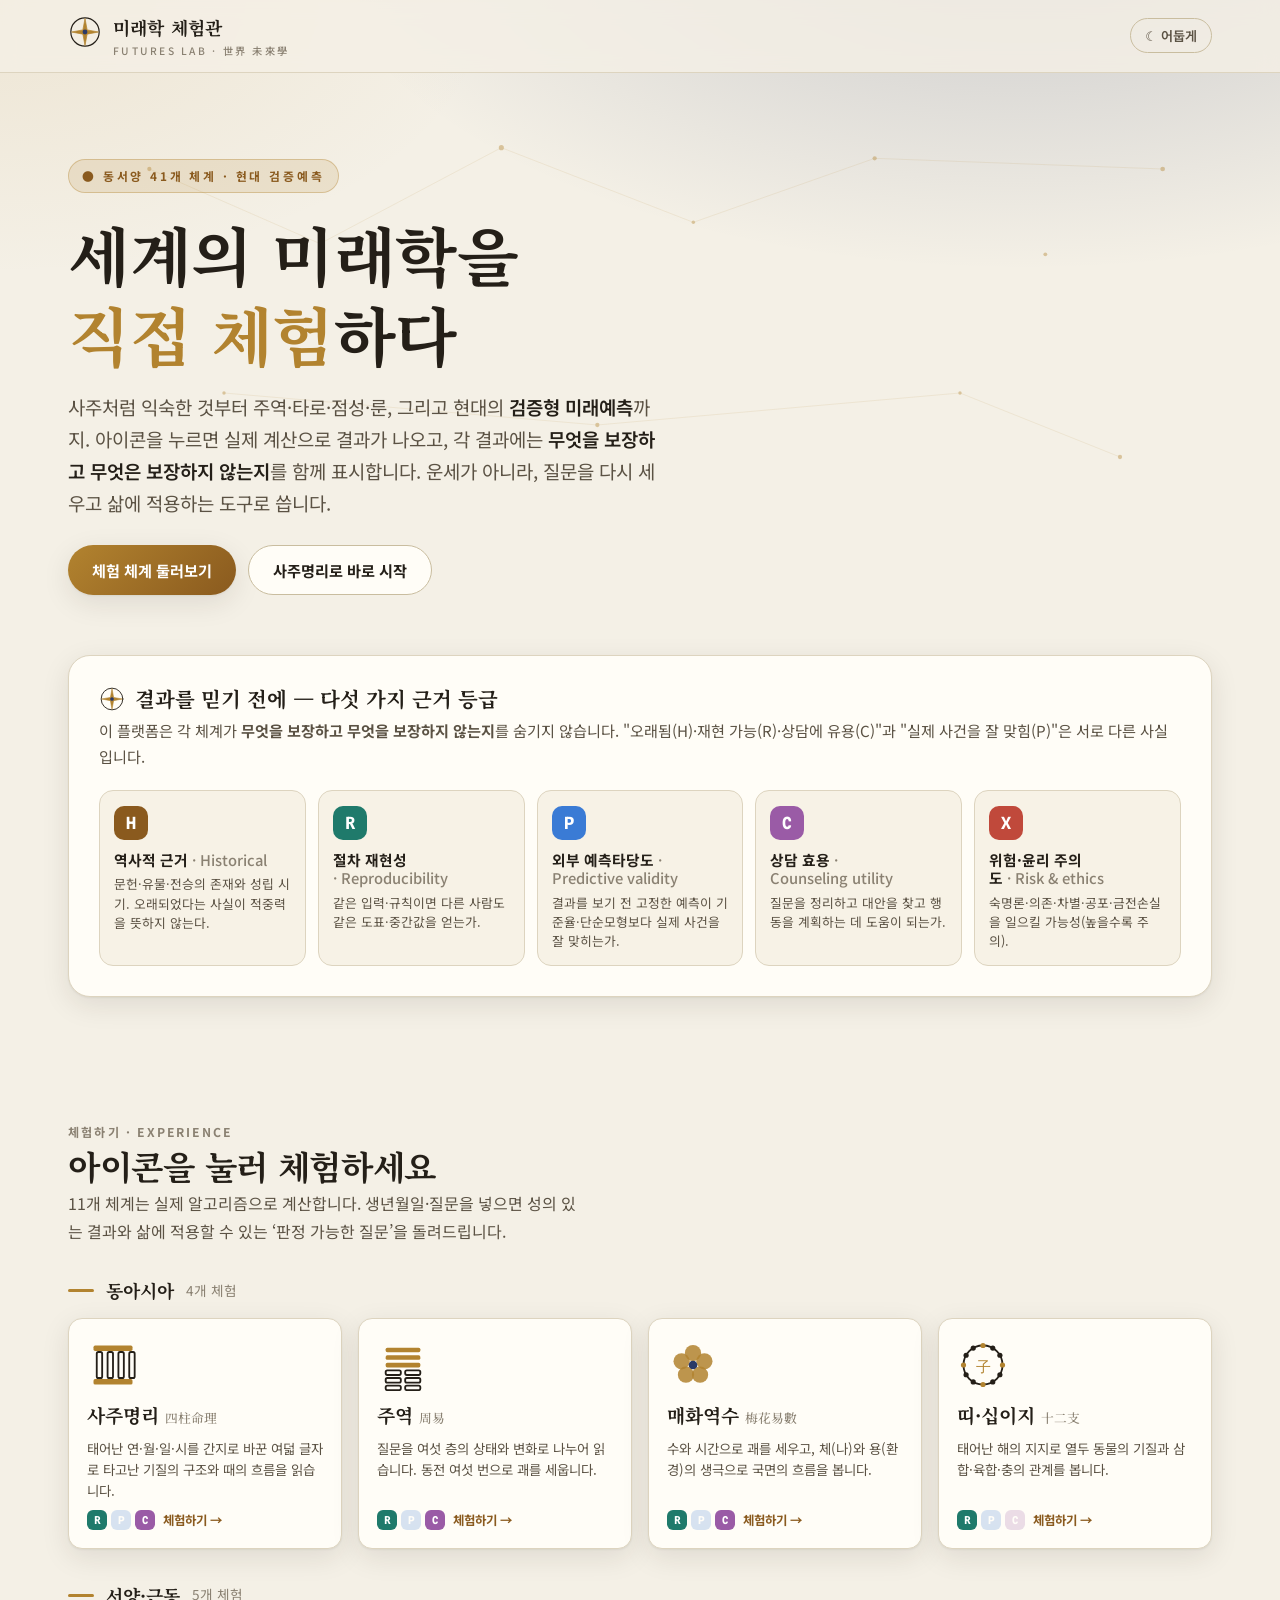
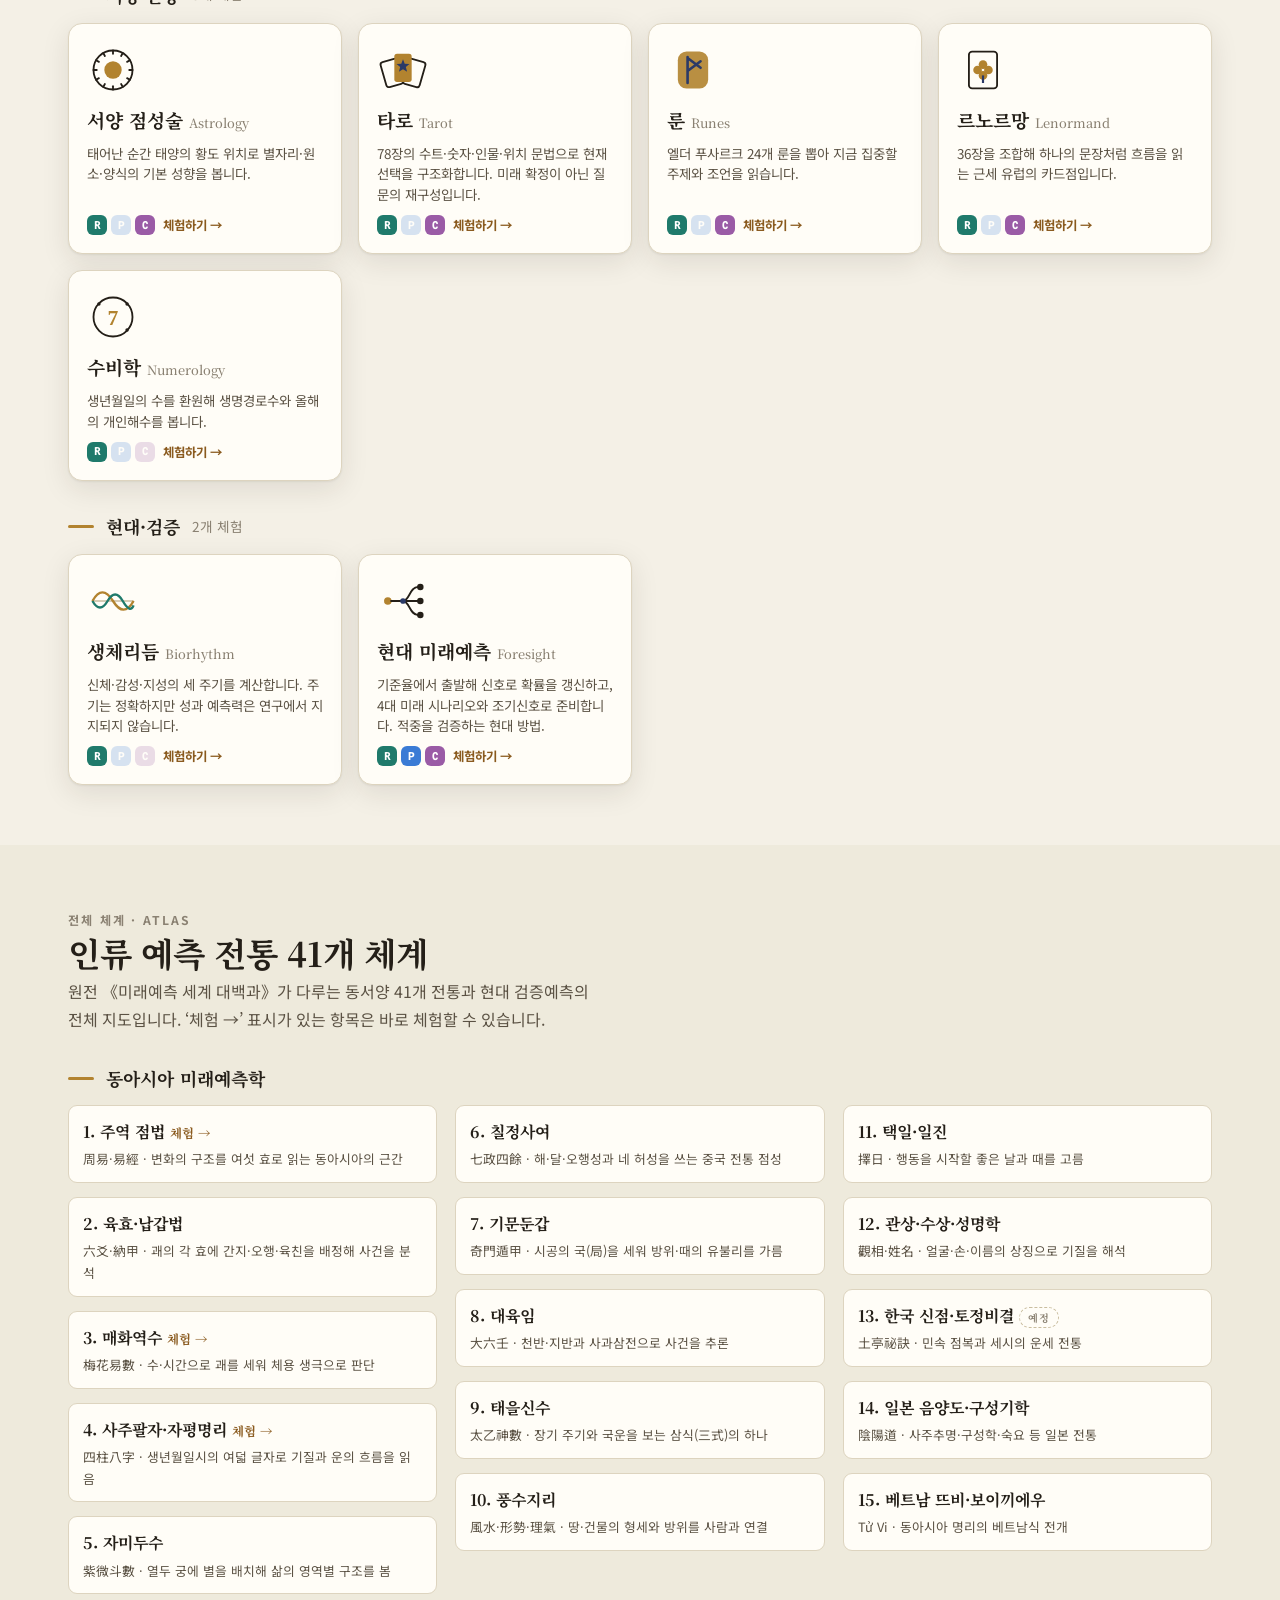
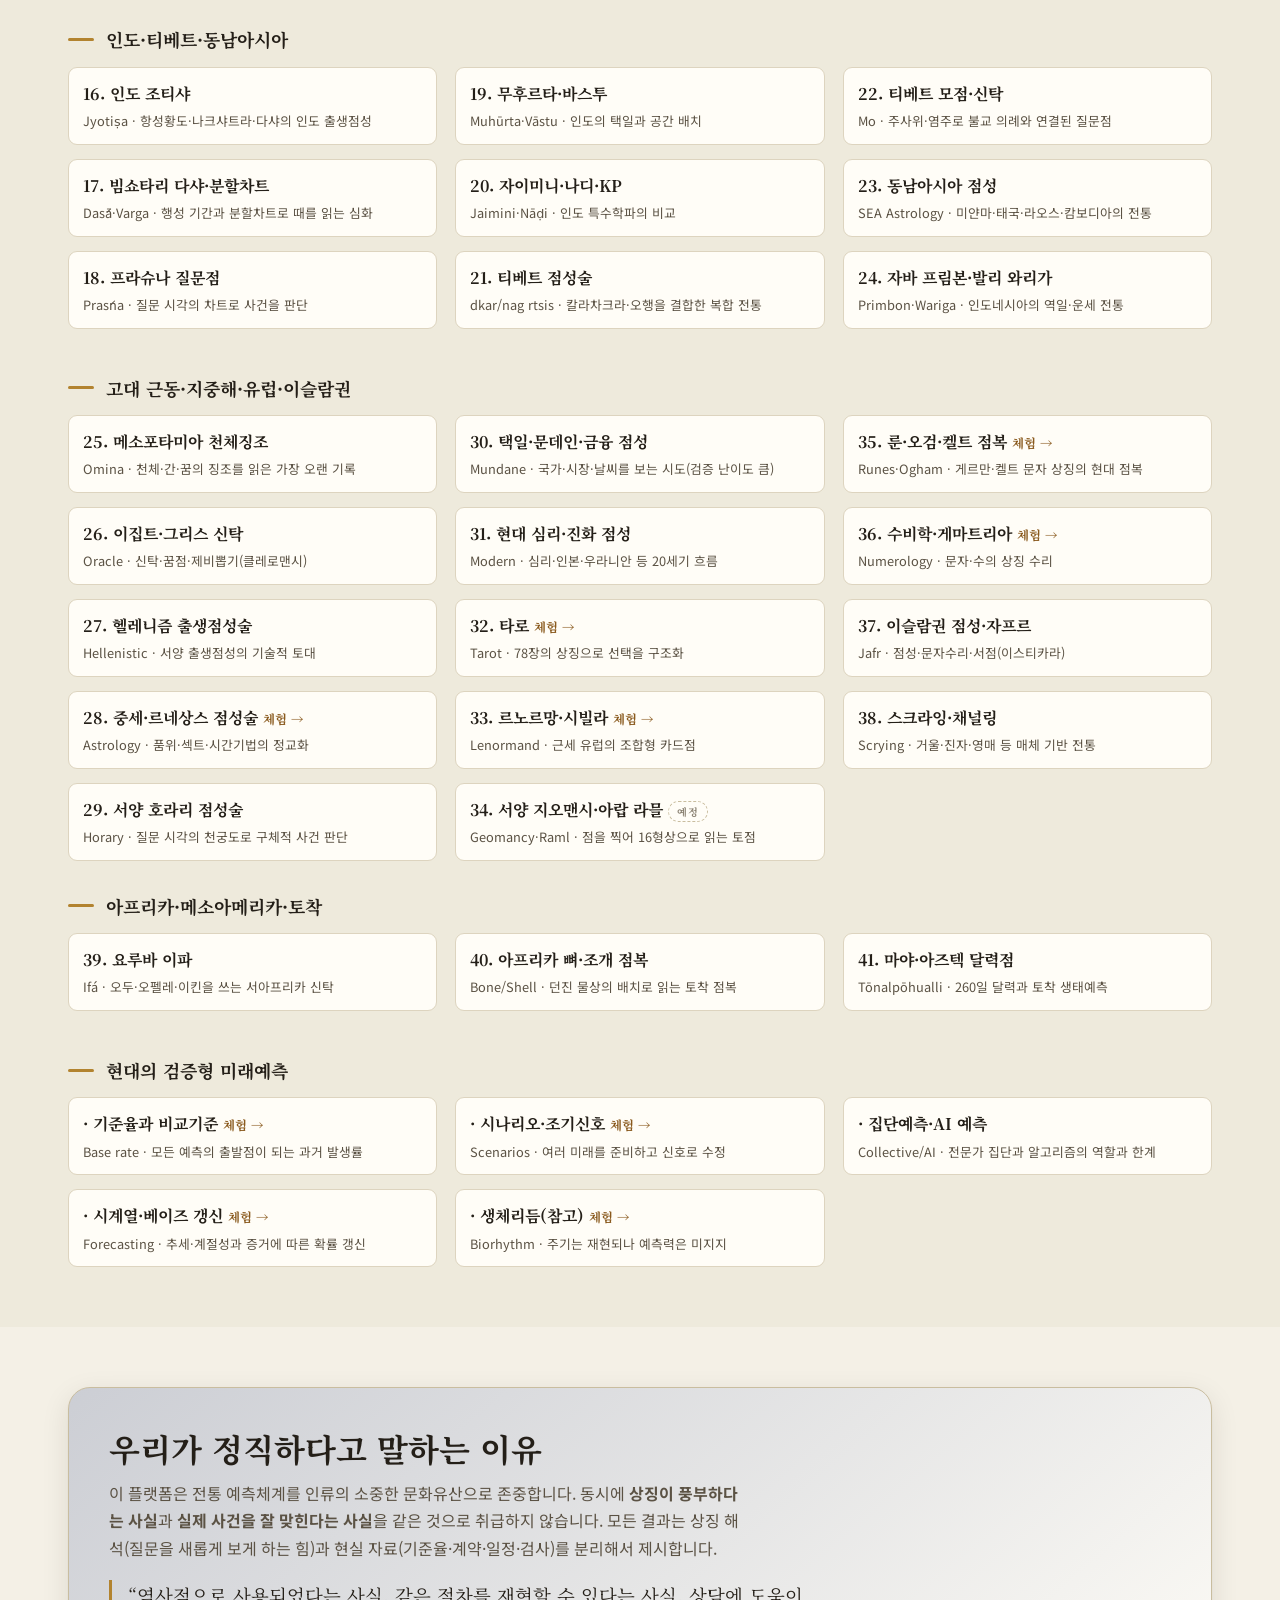
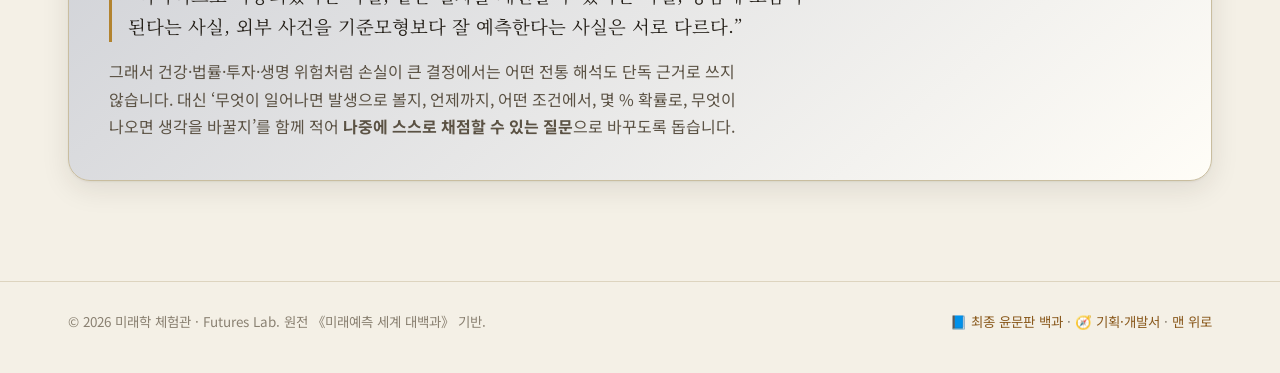
==== index.html @ f6d97a24 "미래학 체험관 플랫폼 + 최종 윤문판 백과 구축 동서양 41개 전통 예측체계와 현대 검증형 미래예측을 근거등급(H·R·P·C·X)과 함께 체험하는 정적 웹 플랫폼을 구현한다.  플" ====
<!doctype html>
<html lang="ko">
<head>
  <meta charset="utf-8">
  <meta name="viewport" content="width=device-width, initial-scale=1, viewport-fit=cover">
  <title>미래학 체험관</title>
  <meta name="description" content="동서양 41개 전통 예측체계와 현대 검증형 미래예측을, 근거등급과 함께 정직하게 체험하는 플랫폼.">
  <meta property="og:title" content="미래학 체험관 — Futures Lab">
  <meta property="og:description" content="사주·주역·타로·점성에서 현대 포사이트까지. 아이콘을 눌러 직접 체험하고, 근거등급으로 정직하게 읽습니다.">
  <meta property="og:type" content="website">
  <link rel="preconnect" href="https://fonts.googleapis.com">
  <link rel="preconnect" href="https://fonts.gstatic.com" crossorigin>
  <link rel="stylesheet" href="https://fonts.googleapis.com/css2?family=Noto+Sans+KR:wght@400;500;700;900&family=Noto+Serif+KR:wght@500;700;900&family=Spline+Sans+Mono:wght@500;700&display=swap">
  <link rel="stylesheet" href="assets/css/styles.css">
  <link rel="icon" href="data:image/svg+xml,%3Csvg xmlns='http://www.w3.org/2000/svg' viewBox='0 0 48 48'%3E%3Ccircle cx='24' cy='24' r='20' fill='%230e1222'/%3E%3Cpath d='M24 6 L27 21 L42 24 L27 27 L24 42 L21 27 L6 24 L21 21 Z' fill='%23e7b45a'/%3E%3C/svg%3E">
</head>
<body>
  <!-- 상단바 -->
  <header class="topbar">
    <div class="wrap">
      <a href="#top" class="brand" style="text-decoration:none;color:inherit">
        <span id="brand-logo"></span>
        <span>미래학 체험관<small>FUTURES LAB · 世界 未來學</small></span>
      </a>
      <span class="spacer"></span>
      <button id="theme-toggle" class="ghost-btn" type="button">☾ 어둡게</button>
    </div>
  </header>

  <!-- 히어로 -->
  <section class="hero" id="top">
    <svg class="constellation" viewBox="0 0 1200 500" preserveAspectRatio="xMidYMid slice" aria-hidden="true">
      <g fill="var(--accent)" opacity="0.8">
        <circle cx="140" cy="90" r="2"/><circle cx="300" cy="160" r="1.5"/><circle cx="470" cy="70" r="2.4"/>
        <circle cx="650" cy="140" r="1.6"/><circle cx="820" cy="80" r="2"/><circle cx="980" cy="170" r="1.8"/>
        <circle cx="1090" cy="90" r="2.2"/><circle cx="210" cy="300" r="1.6"/><circle cx="560" cy="330" r="2"/>
        <circle cx="900" cy="300" r="1.6"/><circle cx="1050" cy="360" r="2"/>
      </g>
      <g stroke="var(--accent)" stroke-width="0.6" opacity="0.35" fill="none">
        <path d="M140 90 L300 160 L470 70 L650 140 L820 80 L1090 90"/>
        <path d="M210 300 L560 330 L900 300 L1050 360"/>
      </g>
    </svg>
    <div class="wrap">
      <span class="eyebrow">● 동서양 41개 체계 · 현대 검증예측</span>
      <h1>세계의 미래학을<br><span class="hl">직접 체험</span>하다</h1>
      <p class="lede">사주처럼 익숙한 것부터 주역·타로·점성·룬, 그리고 현대의 <b>검증형 미래예측</b>까지.
        아이콘을 누르면 실제 계산으로 결과가 나오고, 각 결과에는 <b>무엇을 보장하고 무엇은 보장하지 않는지</b>를 함께 표시합니다.
        운세가 아니라, 질문을 다시 세우고 삶에 적용하는 도구로 씁니다.</p>
      <div class="hero-cta">
        <button id="cta-start" class="btn primary" type="button">체험 체계 둘러보기</button>
        <button id="cta-saju" class="btn secondary" type="button">사주명리로 바로 시작</button>
      </div>
    </div>
  </section>

  <!-- 증거등급 인포그래픽 -->
  <section class="section" style="padding-top:8px">
    <div class="wrap"><div class="evidence-legend" id="evidence-legend"></div></div>
  </section>

  <!-- 체험 그리드 -->
  <section class="section" id="experiences">
    <div class="wrap">
      <div class="section-head">
        <div>
          <span class="tag">체험하기 · Experience</span>
          <h2>아이콘을 눌러 체험하세요</h2>
          <p>11개 체계는 실제 알고리즘으로 계산합니다. 생년월일·질문을 넣으면 성의 있는 결과와 삶에 적용할 수 있는 ‘판정 가능한 질문’을 돌려드립니다.</p>
        </div>
      </div>
      <div id="experience-grid"></div>
    </div>
  </section>

  <!-- 전체 41 도감 -->
  <section class="section" id="atlas-section" style="background:color-mix(in srgb,var(--bg-2) 60%, transparent)">
    <div class="wrap">
      <div class="section-head">
        <div>
          <span class="tag">전체 체계 · Atlas</span>
          <h2>인류 예측 전통 41개 체계</h2>
          <p>원전 《미래예측 세계 대백과》가 다루는 동서양 41개 전통과 현대 검증예측의 전체 지도입니다. ‘체험 →’ 표시가 있는 항목은 바로 체험할 수 있습니다.</p>
        </div>
      </div>
      <div id="atlas"></div>
    </div>
  </section>

  <!-- 매니페스토 -->
  <section class="section">
    <div class="wrap">
      <div class="manifesto">
        <h2>우리가 정직하다고 말하는 이유</h2>
        <p>이 플랫폼은 전통 예측체계를 인류의 소중한 문화유산으로 존중합니다. 동시에 <b>상징이 풍부하다는 사실</b>과 <b>실제 사건을 잘 맞힌다는 사실</b>을 같은 것으로 취급하지 않습니다. 모든 결과는 상징 해석(질문을 새롭게 보게 하는 힘)과 현실 자료(기준율·계약·일정·검사)를 분리해서 제시합니다.</p>
        <p class="quote">“역사적으로 사용되었다는 사실, 같은 절차를 재현할 수 있다는 사실, 상담에 도움이 된다는 사실, 외부 사건을 기준모형보다 잘 예측한다는 사실은 서로 다르다.”</p>
        <p style="margin-top:16px">그래서 건강·법률·투자·생명 위험처럼 손실이 큰 결정에서는 어떤 전통 해석도 단독 근거로 쓰지 않습니다. 대신 ‘무엇이 일어나면 발생으로 볼지, 언제까지, 어떤 조건에서, 몇 % 확률로, 무엇이 나오면 생각을 바꿀지’를 함께 적어 <b>나중에 스스로 채점할 수 있는 질문</b>으로 바꾸도록 돕습니다.</p>
      </div>
    </div>
  </section>

  <footer>
    <div class="wrap">
      <div>© 2026 미래학 체험관 · Futures Lab. 원전 《미래예측 세계 대백과》 기반.</div>
      <div>
        <a href="docs/final-encyclopedia.html">📘 최종 윤문판 백과</a> ·
        <a href="docs/plan.html">🧭 기획·개발서</a> ·
        <a href="#top">맨 위로</a>
      </div>
    </div>
  </footer>

  <!-- 체험 모달 -->
  <div class="modal" id="modal" hidden><div class="panel" id="panel" role="dialog" aria-modal="true"></div></div>
  <div class="toast" id="toast"></div>

  <!-- 엔진 (의존성 순서) -->
  <script src="assets/js/engines/astro.js"></script>
  <script src="assets/js/data/hexagrams.js"></script>
  <script src="assets/js/engines/saju.js"></script>
  <script src="assets/js/engines/iching.js"></script>
  <script src="assets/js/engines/plum.js"></script>
  <script src="assets/js/engines/western.js"></script>
  <script src="assets/js/engines/numerology.js"></script>
  <script src="assets/js/engines/biorhythm.js"></script>
  <script src="assets/js/engines/zodiac.js"></script>
  <script src="assets/js/engines/foresight.js"></script>
  <script src="assets/js/engines/cards.js"></script>
  <script src="assets/js/data/tarot-data.js"></script>
  <script src="assets/js/data/runes-data.js"></script>
  <script src="assets/js/data/lenormand-data.js"></script>
  <script src="assets/js/icons.js"></script>
  <script src="assets/js/evidence.js"></script>
  <script src="assets/js/systems.js"></script>
  <script src="assets/js/readings.js"></script>
  <script src="assets/js/app.js"></script>
</body>
</html>
---- assets/css/styles.css ----
/* =====================================================================
   미래학 체험관 — Futures Lab 디자인 시스템
   레이아웃: 밤하늘 배경 위 '증거등급'을 축으로 한 체계 그리드 + 전면 체험 패널
   색: 자정 인디고 바탕 / 호박색(동양·별) 강조 / 청록(현대·과학) 보조 / 오행 5색
   타이포: Noto Serif KR(제목) · Noto Sans KR(본문) · 데이터용 모노
   ===================================================================== */

/* 라이트(기본) 팔레트 */
:root {
  --bg: #f4f0e6;            /* 양피지 아이보리 */
  --bg-2: #ece6d6;
  --surface: #fffdf7;
  --surface-2: #f7f2e6;
  --ink: #241f18;          /* 먹색 */
  --ink-soft: #5b5244;
  --ink-faint: #8a8172;
  --line: #ddd4bf;
  --line-strong: #c9bd9f;
  --accent: #b2832f;       /* 호박·금 */
  --accent-2: #8a5a1e;
  --cosmos: #2b3a67;       /* 밤하늘 남색 */
  --modern: #1f7a6b;       /* 현대·과학 청록 */
  --shadow: 0 1px 2px rgba(36,31,24,.06), 0 8px 28px rgba(36,31,24,.10);
  --shadow-lg: 0 20px 60px rgba(36,31,24,.22);
  /* 오행 */
  --e-wood: #2e9e5b; --e-fire: #e0564b; --e-earth: #caa23b; --e-metal: #8b94a0; --e-water: #3a7bd5;
  /* 의미색(강조와 분리) */
  --good: #2e8b57; --warn: #c9821f; --bad: #c0493b;
  /* 증거등급 */
  --grade-h: #8a5a1e; --grade-r: #1f7a6b; --grade-p: #3a7bd5; --grade-c: #9a5ba6; --grade-x: #c0493b;
  --radius: 14px; --radius-sm: 9px; --radius-lg: 22px;
  --maxw: 1180px;
  --serif: "Noto Serif KR", "Nanum Myeongjo", Georgia, serif;
  --sans: "Noto Sans KR", system-ui, -apple-system, "Segoe UI", sans-serif;
  --mono: "Spline Sans Mono", ui-monospace, "SFMono-Regular", Menlo, monospace;
  color-scheme: light;
}
@media (prefers-color-scheme: dark) {
  :root:not([data-theme="light"]) {
    --bg: #0e1222; --bg-2: #0a0d1a; --surface: #171c30; --surface-2: #1f2540;
    --ink: #eef1f7; --ink-soft: #b9c0d4; --ink-faint: #828bab; --line: #2a3150; --line-strong: #3b4468;
    --accent: #e7b45a; --accent-2: #f0c877; --cosmos: #8aa0e0; --modern: #4fd1b5;
    --shadow: 0 1px 2px rgba(0,0,0,.4), 0 10px 34px rgba(0,0,0,.5);
    --shadow-lg: 0 24px 70px rgba(0,0,0,.6);
    --e-wood: #4bc47e; --e-fire: #ff7b6e; --e-earth: #e6c45f; --e-metal: #b7c0cf; --e-water: #68a6ff;
    --good: #58c98a; --warn: #e6b45a; --bad: #ff7d6e;
    --grade-h: #e7b45a; --grade-r: #4fd1b5; --grade-p: #68a6ff; --grade-c: #cf92da; --grade-x: #ff7d6e;
    color-scheme: dark;
  }
}
:root[data-theme="dark"] {
  --bg: #0e1222; --bg-2: #0a0d1a; --surface: #171c30; --surface-2: #1f2540;
  --ink: #eef1f7; --ink-soft: #b9c0d4; --ink-faint: #828bab; --line: #2a3150; --line-strong: #3b4468;
  --accent: #e7b45a; --accent-2: #f0c877; --cosmos: #8aa0e0; --modern: #4fd1b5;
  --shadow: 0 1px 2px rgba(0,0,0,.4), 0 10px 34px rgba(0,0,0,.5);
  --shadow-lg: 0 24px 70px rgba(0,0,0,.6);
  --e-wood: #4bc47e; --e-fire: #ff7b6e; --e-earth: #e6c45f; --e-metal: #b7c0cf; --e-water: #68a6ff;
  --good: #58c98a; --warn: #e6b45a; --bad: #ff7d6e;
  --grade-h: #e7b45a; --grade-r: #4fd1b5; --grade-p: #68a6ff; --grade-c: #cf92da; --grade-x: #ff7d6e;
  color-scheme: dark;
}

* { box-sizing: border-box; }
html { -webkit-text-size-adjust: 100%; }
body {
  margin: 0; background: var(--bg); color: var(--ink);
  font-family: var(--sans); font-size: 16px; line-height: 1.7;
  -webkit-font-smoothing: antialiased; text-rendering: optimizeLegibility;
  background-image:
    radial-gradient(1200px 600px at 80% -10%, color-mix(in srgb, var(--cosmos) 22%, transparent), transparent 60%),
    radial-gradient(900px 500px at 0% 0%, color-mix(in srgb, var(--accent) 10%, transparent), transparent 55%);
  background-attachment: fixed;
}
img { max-width: 100%; }
[hidden] { display: none !important; }
h1, h2, h3, h4 { font-family: var(--serif); font-weight: 700; line-height: 1.25; text-wrap: balance; margin: 0; }
p { margin: 0; }
a { color: inherit; }
button { font-family: inherit; cursor: pointer; }
.tnum { font-variant-numeric: tabular-nums; }

.wrap { width: 100%; max-width: var(--maxw); margin-inline: auto;
  padding-inline: max(18px, env(safe-area-inset-left, 0px)) ; padding-right: max(18px, env(safe-area-inset-right, 0px)); }

/* ---------- 상단 바 ---------- */
.topbar { position: sticky; top: env(safe-area-inset-top, 0px); z-index: 30;
  backdrop-filter: blur(10px); background: color-mix(in srgb, var(--bg) 82%, transparent);
  border-bottom: 1px solid var(--line); }
body::before { content: ""; position: fixed; inset: 0 0 auto; height: env(safe-area-inset-top, 0px);
  z-index: 31; background: var(--bg); }
.topbar .wrap { display: flex; align-items: center; gap: 14px; padding-block: 12px; }
.brand { display: flex; align-items: center; gap: 11px; font-family: var(--serif); font-weight: 700; font-size: 1.12rem; letter-spacing: .2px; }
.brand .logo { width: 34px; height: 34px; flex: none; }
.brand small { display: block; font-family: var(--sans); font-weight: 500; font-size: .64rem; letter-spacing: .22em; color: var(--ink-faint); text-transform: uppercase; }
.topbar .spacer { flex: 1; }
.ghost-btn { background: transparent; border: 1px solid var(--line-strong); color: var(--ink-soft);
  border-radius: 999px; padding: 7px 14px; font-size: .82rem; font-weight: 600; transition: .18s; }
.ghost-btn:hover { color: var(--ink); border-color: var(--accent); }

/* ---------- 히어로 ---------- */
.hero { position: relative; overflow: hidden; }
.hero .wrap { padding-block: clamp(42px, 8vw, 86px) clamp(26px, 4vw, 44px); }
.hero .eyebrow { display: inline-flex; align-items: center; gap: 9px; font-size: .74rem; font-weight: 700;
  letter-spacing: .24em; text-transform: uppercase; color: var(--accent-2);
  background: color-mix(in srgb, var(--accent) 14%, transparent); border: 1px solid color-mix(in srgb, var(--accent) 36%, transparent);
  padding: 6px 13px; border-radius: 999px; }
.hero h1 { font-size: clamp(2.1rem, 6vw, 4rem); margin-top: 20px; letter-spacing: -.5px; }
.hero h1 .hl { color: var(--accent); }
.hero .lede { margin-top: 18px; max-width: 60ch; color: var(--ink-soft); font-size: clamp(1rem, 2.4vw, 1.18rem); }
.hero .lede b { color: var(--ink); font-weight: 600; }
.hero-cta { margin-top: 26px; display: flex; gap: 12px; flex-wrap: wrap; }
.btn { border: none; border-radius: 999px; padding: 13px 24px; font-size: .95rem; font-weight: 700; transition: .18s; }
.btn.primary { background: linear-gradient(135deg, var(--accent), var(--accent-2)); color: #fff; box-shadow: var(--shadow); }
.btn.primary:hover { transform: translateY(-2px); box-shadow: var(--shadow-lg); }
.btn.secondary { background: var(--surface); color: var(--ink); border: 1px solid var(--line-strong); }
.btn.secondary:hover { border-color: var(--accent); }
.constellation { position: absolute; inset: 0; pointer-events: none; opacity: .5; z-index: -1; }

/* ---------- 증거등급 인포그래픽 ---------- */
.evidence-legend { background: var(--surface); border: 1px solid var(--line); border-radius: var(--radius-lg);
  padding: clamp(20px, 3vw, 30px); box-shadow: var(--shadow); margin-top: 8px; }
.evidence-legend h2 { font-size: 1.28rem; display: flex; align-items: center; gap: 10px; }
.evidence-legend .sub { color: var(--ink-soft); margin-top: 6px; font-size: .95rem; }
.grade-row { display: grid; grid-template-columns: repeat(5, 1fr); gap: 12px; margin-top: 20px; }
.grade-card { border: 1px solid var(--line); border-radius: var(--radius); padding: 15px 14px; background: var(--surface-2); min-width: 0; }
.grade-badge { display: inline-flex; align-items: center; justify-content: center; width: 34px; height: 34px; border-radius: 10px;
  font-family: var(--mono); font-weight: 700; font-size: 1.05rem; color: #fff; }
.g-H { background: var(--grade-h); } .g-R { background: var(--grade-r); } .g-P { background: var(--grade-p); }
.g-C { background: var(--grade-c); } .g-X { background: var(--grade-x); }
.grade-card h3 { font-family: var(--sans); font-size: .92rem; margin-top: 11px; }
.grade-card p { font-size: .8rem; color: var(--ink-soft); margin-top: 5px; line-height: 1.5; }

/* ---------- 섹션 ---------- */
.section { padding-block: clamp(34px, 6vw, 60px); }
.section-head { display: flex; align-items: flex-end; justify-content: space-between; gap: 16px; flex-wrap: wrap; margin-bottom: 22px; }
.section-head h2 { font-size: clamp(1.5rem, 3.4vw, 2.1rem); letter-spacing: -.3px; }
.section-head .tag { font-size: .76rem; font-weight: 700; letter-spacing: .18em; text-transform: uppercase; color: var(--ink-faint); }
.section-head p { color: var(--ink-soft); margin-top: 4px; max-width: 58ch; }

.cat-label { display: flex; align-items: center; gap: 12px; margin: 34px 0 16px; }
.cat-label .bar { width: 26px; height: 3px; border-radius: 3px; background: var(--accent); }
.cat-label h3 { font-size: 1.12rem; }
.cat-label .mut { color: var(--ink-faint); font-size: .85rem; }

/* ---------- 체계 그리드 ---------- */
.grid { display: grid; grid-template-columns: repeat(auto-fill, minmax(236px, 1fr)); gap: 16px; }
.sys-card { position: relative; text-align: left; background: var(--surface); border: 1px solid var(--line);
  border-radius: var(--radius); padding: 20px 18px 18px; box-shadow: var(--shadow); transition: .2s; overflow: hidden;
  display: flex; flex-direction: column; gap: 10px; min-height: 184px; color: inherit; width: 100%; }
.sys-card::after { content: ""; position: absolute; inset: 0 0 auto 0; height: 3px; background: var(--accent); opacity: .0; transition: .2s; }
.sys-card.live:hover { transform: translateY(-4px); border-color: color-mix(in srgb, var(--accent) 55%, var(--line)); box-shadow: var(--shadow-lg); }
.sys-card.live:hover::after { opacity: 1; }
.sys-card .ico { width: 52px; height: 52px; }
.sys-card .nm { font-family: var(--serif); font-weight: 700; font-size: 1.18rem; }
.sys-card .nm .han { color: var(--ink-faint); font-size: .8rem; font-weight: 500; margin-left: 6px; }
.sys-card .desc { font-size: .84rem; color: var(--ink-soft); line-height: 1.55; flex: 1; }
.sys-card .foot { display: flex; align-items: center; justify-content: space-between; gap: 8px; margin-top: auto; }
.mini-grades { display: flex; gap: 4px; }
.mini-grade { width: 20px; height: 20px; border-radius: 6px; font-family: var(--mono); font-size: .68rem; font-weight: 700;
  display: inline-flex; align-items: center; justify-content: center; color: #fff; }
.mini-grade.dim { opacity: .2; }
.go { font-size: .78rem; font-weight: 700; color: var(--accent-2); display: inline-flex; align-items: center; gap: 4px; }
.sys-card.soon { opacity: .9; }
.sys-card.soon .go { color: var(--ink-faint); }
.chip-soon { font-size: .64rem; font-weight: 700; letter-spacing: .1em; text-transform: uppercase; color: var(--ink-faint);
  border: 1px dashed var(--line-strong); border-radius: 999px; padding: 2px 8px; }

/* ---------- 모달 / 체험 패널 ---------- */
.modal { position: fixed; inset: 0; z-index: 60; display: flex; align-items: flex-start; justify-content: center;
  padding: max(16px, env(safe-area-inset-top,0px)) max(14px, env(safe-area-inset-right,0px)) 40px max(14px, env(safe-area-inset-left,0px));
  overflow-y: auto; background: color-mix(in srgb, #05060c 62%, transparent); backdrop-filter: blur(4px); }
.modal[hidden] { display: none; }
.panel { width: 100%; max-width: 760px; background: var(--bg); border: 1px solid var(--line-strong); border-radius: var(--radius-lg);
  box-shadow: var(--shadow-lg); margin-top: 18px; overflow: hidden; animation: rise .28s cubic-bezier(.2,.7,.2,1); }
@keyframes rise { from { opacity: 0; transform: translateY(18px); } to { opacity: 1; transform: none; } }
@media (prefers-reduced-motion: reduce){ .panel{ animation: none; } }
.panel-head { position: relative; padding: 22px clamp(18px,3vw,28px); border-bottom: 1px solid var(--line);
  background: linear-gradient(180deg, color-mix(in srgb, var(--cosmos) 16%, var(--surface)), var(--surface)); }
.panel-head .row { display: flex; gap: 14px; align-items: center; }
.panel-head .ico { width: 48px; height: 48px; flex: none; }
.panel-head h2 { font-size: 1.5rem; }
.panel-head .han { color: var(--ink-faint); font-size: .86rem; font-weight: 500; }
.panel-head .blurb { color: var(--ink-soft); font-size: .9rem; margin-top: 10px; }
.x-btn { position: absolute; top: 14px; right: 14px; width: 36px; height: 36px; border-radius: 50%; border: 1px solid var(--line-strong);
  background: var(--surface); color: var(--ink-soft); font-size: 1.1rem; line-height: 1; display: grid; place-items: center; }
.x-btn:hover { color: var(--ink); border-color: var(--bad); }
.panel-body { padding: clamp(18px,3vw,28px); }

.badges { display: flex; flex-wrap: wrap; gap: 7px; margin-top: 14px; }
.ebadge { display: inline-flex; align-items: center; gap: 6px; font-size: .72rem; font-weight: 700; border-radius: 999px;
  padding: 4px 10px 4px 5px; border: 1px solid var(--line); background: var(--surface); color: var(--ink-soft); }
.ebadge i { width: 18px; height: 18px; border-radius: 5px; color: #fff; font-family: var(--mono); font-style: normal;
  display: inline-flex; align-items: center; justify-content: center; font-size: .66rem; }
.ebadge.on { color: var(--ink); }
.ebadge.off { opacity: .45; }

/* 입력 폼 */
.form { display: grid; gap: 16px; }
.field { display: grid; gap: 6px; }
.field > label { font-size: .82rem; font-weight: 700; color: var(--ink-soft); }
.field .hint { font-size: .74rem; color: var(--ink-faint); }
.field input, .field select, .field textarea { font: inherit; padding: 11px 13px; border-radius: var(--radius-sm);
  border: 1px solid var(--line-strong); background: var(--surface); color: var(--ink); width: 100%; }
.field input:focus, .field select:focus, .field textarea:focus { outline: 2px solid var(--accent); outline-offset: 1px; border-color: var(--accent); }
.row-3 { display: grid; grid-template-columns: repeat(3, 1fr); gap: 10px; }
.row-2 { display: grid; grid-template-columns: repeat(2, 1fr); gap: 10px; }
.seg { display: flex; gap: 6px; flex-wrap: wrap; }
.seg button { border: 1px solid var(--line-strong); background: var(--surface); color: var(--ink-soft); border-radius: 999px;
  padding: 8px 15px; font-size: .84rem; font-weight: 600; }
.seg button[aria-pressed="true"] { background: var(--accent); color: #fff; border-color: var(--accent); }
.run-btn { width: 100%; margin-top: 4px; }

/* ---------- 결과 카드 ---------- */
.result { display: grid; gap: 18px; }
.result .headline { background: linear-gradient(135deg, color-mix(in srgb,var(--cosmos) 22%, var(--surface)), var(--surface));
  border: 1px solid var(--line-strong); border-radius: var(--radius); padding: 20px; }
.result .headline .big { font-family: var(--serif); font-size: clamp(1.5rem,4vw,2rem); font-weight: 700; }
.result .headline .sub { color: var(--ink-soft); margin-top: 6px; }
.block { border: 1px solid var(--line); border-radius: var(--radius); background: var(--surface); padding: 18px; }
.block > h4 { font-family: var(--sans); font-size: .78rem; font-weight: 800; letter-spacing: .12em; text-transform: uppercase;
  color: var(--accent-2); margin-bottom: 12px; display: flex; align-items: center; gap: 8px; }
.block p + p { margin-top: 9px; }
.block .muted { color: var(--ink-soft); }

/* 사주 명식표 */
.mingsik { display: grid; grid-template-columns: 70px repeat(4,1fr); gap: 0; border: 1px solid var(--line-strong); border-radius: var(--radius); overflow: hidden; font-size: .9rem; }
.mingsik > div { padding: 9px 8px; text-align: center; border-right: 1px solid var(--line); border-bottom: 1px solid var(--line); min-width: 0; }
.mingsik .rh { background: var(--surface-2); font-weight: 700; color: var(--ink-soft); font-size: .76rem; }
.mingsik .gz { font-family: var(--serif); font-size: 1.5rem; font-weight: 700; line-height: 1.2; }
.mingsik .ko { font-size: .68rem; color: var(--ink-faint); }
.gz.wood { color: var(--e-wood); } .gz.fire { color: var(--e-fire); } .gz.earth { color: var(--e-earth); }
.gz.metal { color: var(--e-metal); } .gz.water { color: var(--e-water); }
.pill { display: inline-block; font-size: .72rem; font-weight: 700; padding: 2px 8px; border-radius: 999px;
  background: color-mix(in srgb, var(--accent) 16%, transparent); color: var(--accent-2); }

/* 막대(오행/바이오리듬) */
.bars { display: grid; gap: 9px; }
.bar-row { display: grid; grid-template-columns: 58px 1fr 46px; align-items: center; gap: 10px; }
.bar-row .lab { font-size: .82rem; font-weight: 700; }
.bar-track { height: 12px; border-radius: 999px; background: var(--surface-2); overflow: hidden; border: 1px solid var(--line); }
.bar-fill { height: 100%; border-radius: 999px; }
.bar-row .val { font-size: .8rem; text-align: right; color: var(--ink-soft); font-variant-numeric: tabular-nums; }

/* 괘/카드 비주얼 */
.hexline { display: grid; gap: 5px; justify-items: center; }
.hexline .ln { width: 86px; height: 11px; display: flex; gap: 10px; }
.hexline .ln span { flex: 1; background: var(--ink); border-radius: 2px; }
.hexline .ln.yin span.mid { background: transparent; }
.hexline .ln.moving { position: relative; }
.hexline .ln.moving::after { content: "◦"; position: absolute; right: -16px; color: var(--accent); font-weight: 700; }
.two-hex { display: flex; gap: 22px; flex-wrap: wrap; align-items: center; justify-content: center; }
.hex-box { text-align: center; }
.hex-box .nm { font-family: var(--serif); font-size: 1.1rem; font-weight: 700; margin-top: 8px; }
.hex-box .mut { font-size: .74rem; color: var(--ink-faint); }
.arrow { font-size: 1.4rem; color: var(--accent); align-self: center; }

.card-face { border: 1px solid var(--line-strong); border-radius: 12px; background: linear-gradient(160deg, var(--surface-2), var(--surface));
  padding: 14px 12px; text-align: center; min-height: 128px; display: flex; flex-direction: column; gap: 6px; justify-content: center; }
.card-face .glyph { font-size: 2.1rem; line-height: 1; }
.card-face .cname { font-family: var(--serif); font-weight: 700; font-size: .98rem; }
.card-face .pos { font-size: .68rem; letter-spacing: .08em; text-transform: uppercase; color: var(--accent-2); font-weight: 700; }
.card-face.rev { border-style: dashed; }
.card-face.rev .glyph { transform: rotate(180deg); opacity: .8; }
.card-row { display: grid; grid-template-columns: repeat(auto-fit, minmax(118px,1fr)); gap: 12px; }

/* 6칸 적용표 */
.sixbox { display: grid; grid-template-columns: repeat(2,1fr); gap: 10px; }
.sixbox .cell { border: 1px solid var(--line); border-radius: var(--radius-sm); padding: 11px 13px; background: var(--surface-2); }
.sixbox .cell b { display: block; font-size: .72rem; letter-spacing: .08em; text-transform: uppercase; color: var(--accent-2); margin-bottom: 3px; }
.sixbox .cell span { font-size: .88rem; color: var(--ink); }

.prob { display: flex; align-items: baseline; gap: 10px; }
.prob .n { font-family: var(--serif); font-size: 2.6rem; font-weight: 700; color: var(--accent); }
.prob .rng { color: var(--ink-soft); font-size: .92rem; }
.prob-track { margin-top: 12px; height: 16px; border-radius: 999px; background: var(--surface-2); border: 1px solid var(--line); position: relative; overflow: hidden; }
.prob-band { position: absolute; top: 0; bottom: 0; background: color-mix(in srgb, var(--accent) 30%, transparent); }
.prob-center { position: absolute; top: -3px; bottom: -3px; width: 3px; background: var(--accent); }

.scen { display: grid; grid-template-columns: repeat(2,1fr); gap: 10px; }
.scen .s { border: 1px solid var(--line); border-radius: var(--radius-sm); padding: 12px 13px; background: var(--surface-2); }
.scen .s .t { font-weight: 800; font-size: .9rem; display: flex; gap: 7px; align-items: center; }
.scen .s p { font-size: .82rem; color: var(--ink-soft); margin-top: 5px; }

.disclaimer { font-size: .82rem; color: var(--ink-soft); background: color-mix(in srgb, var(--grade-x) 8%, var(--surface));
  border: 1px solid color-mix(in srgb, var(--grade-x) 28%, var(--line)); border-radius: var(--radius-sm); padding: 13px 15px; }
.disclaimer b { color: var(--bad); }
.result-actions { display: flex; gap: 10px; flex-wrap: wrap; }

.list-tight { margin: 0; padding-left: 1.1em; }
.list-tight li { margin: 5px 0; }
.kv { display: grid; grid-template-columns: auto 1fr; gap: 4px 14px; font-size: .9rem; }
.kv dt { color: var(--ink-faint); } .kv dd { margin: 0; }

/* ---------- 도감(비대화형) ---------- */
.atlas { columns: 3 220px; column-gap: 18px; }
.atlas .item { break-inside: avoid; margin-bottom: 14px; border: 1px solid var(--line); border-radius: var(--radius-sm);
  padding: 12px 14px; background: var(--surface); }
.atlas .item .n { font-family: var(--serif); font-weight: 700; }
.atlas .item .d { font-size: .8rem; color: var(--ink-soft); margin-top: 3px; }

/* ---------- 매니페스토 / 푸터 ---------- */
.manifesto { background: linear-gradient(140deg, color-mix(in srgb,var(--cosmos) 24%, var(--surface)), var(--surface));
  border: 1px solid var(--line-strong); border-radius: var(--radius-lg); padding: clamp(24px,4vw,40px); box-shadow: var(--shadow); }
.manifesto h2 { font-size: clamp(1.4rem,3vw,2rem); }
.manifesto p { color: var(--ink-soft); margin-top: 12px; max-width: 70ch; }
.manifesto .quote { font-family: var(--serif); font-size: 1.15rem; color: var(--ink); border-left: 3px solid var(--accent); padding-left: 16px; margin-top: 18px; }

footer { border-top: 1px solid var(--line); margin-top: 40px; }
footer .wrap { padding-block: 28px 40px; color: var(--ink-faint); font-size: .84rem; display: flex; flex-wrap: wrap; gap: 14px; justify-content: space-between; }
footer a { color: var(--accent-2); text-decoration: none; }
footer a:hover { text-decoration: underline; }

/* 토스트 */
.toast { position: fixed; left: 50%; bottom: calc(24px + env(safe-area-inset-bottom,0px)); transform: translateX(-50%);
  background: var(--ink); color: var(--bg); padding: 11px 18px; border-radius: 999px; font-size: .86rem; font-weight: 600;
  box-shadow: var(--shadow-lg); z-index: 90; opacity: 0; transition: .25s; pointer-events: none; }
.toast.show { opacity: 1; }

@media (max-width: 720px) {
  .grade-row { grid-template-columns: repeat(2,1fr); }
  .mingsik { grid-template-columns: 54px repeat(4,1fr); font-size: .82rem; }
  .mingsik .gz { font-size: 1.2rem; }
  .sixbox, .scen { grid-template-columns: 1fr; }
  .atlas { columns: 1; }
  .row-3 { grid-template-columns: 1fr 1fr; }
}
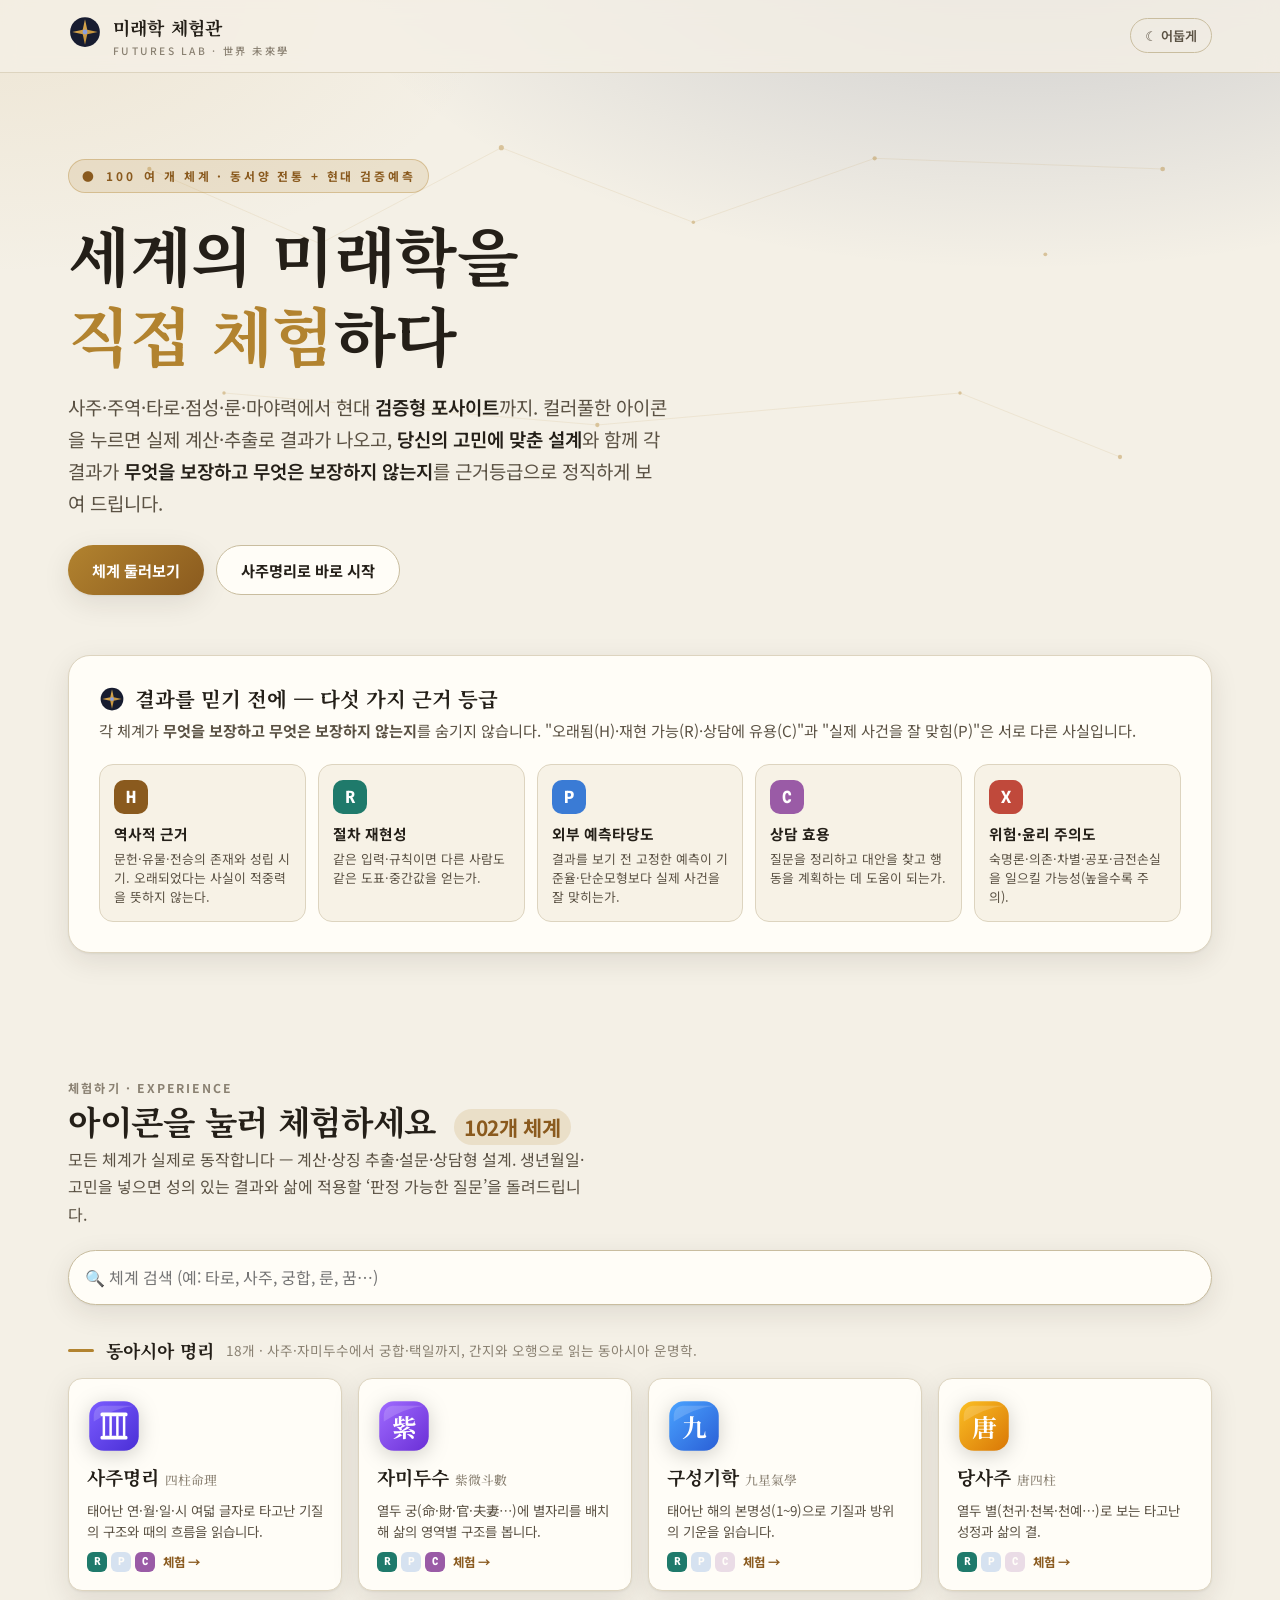
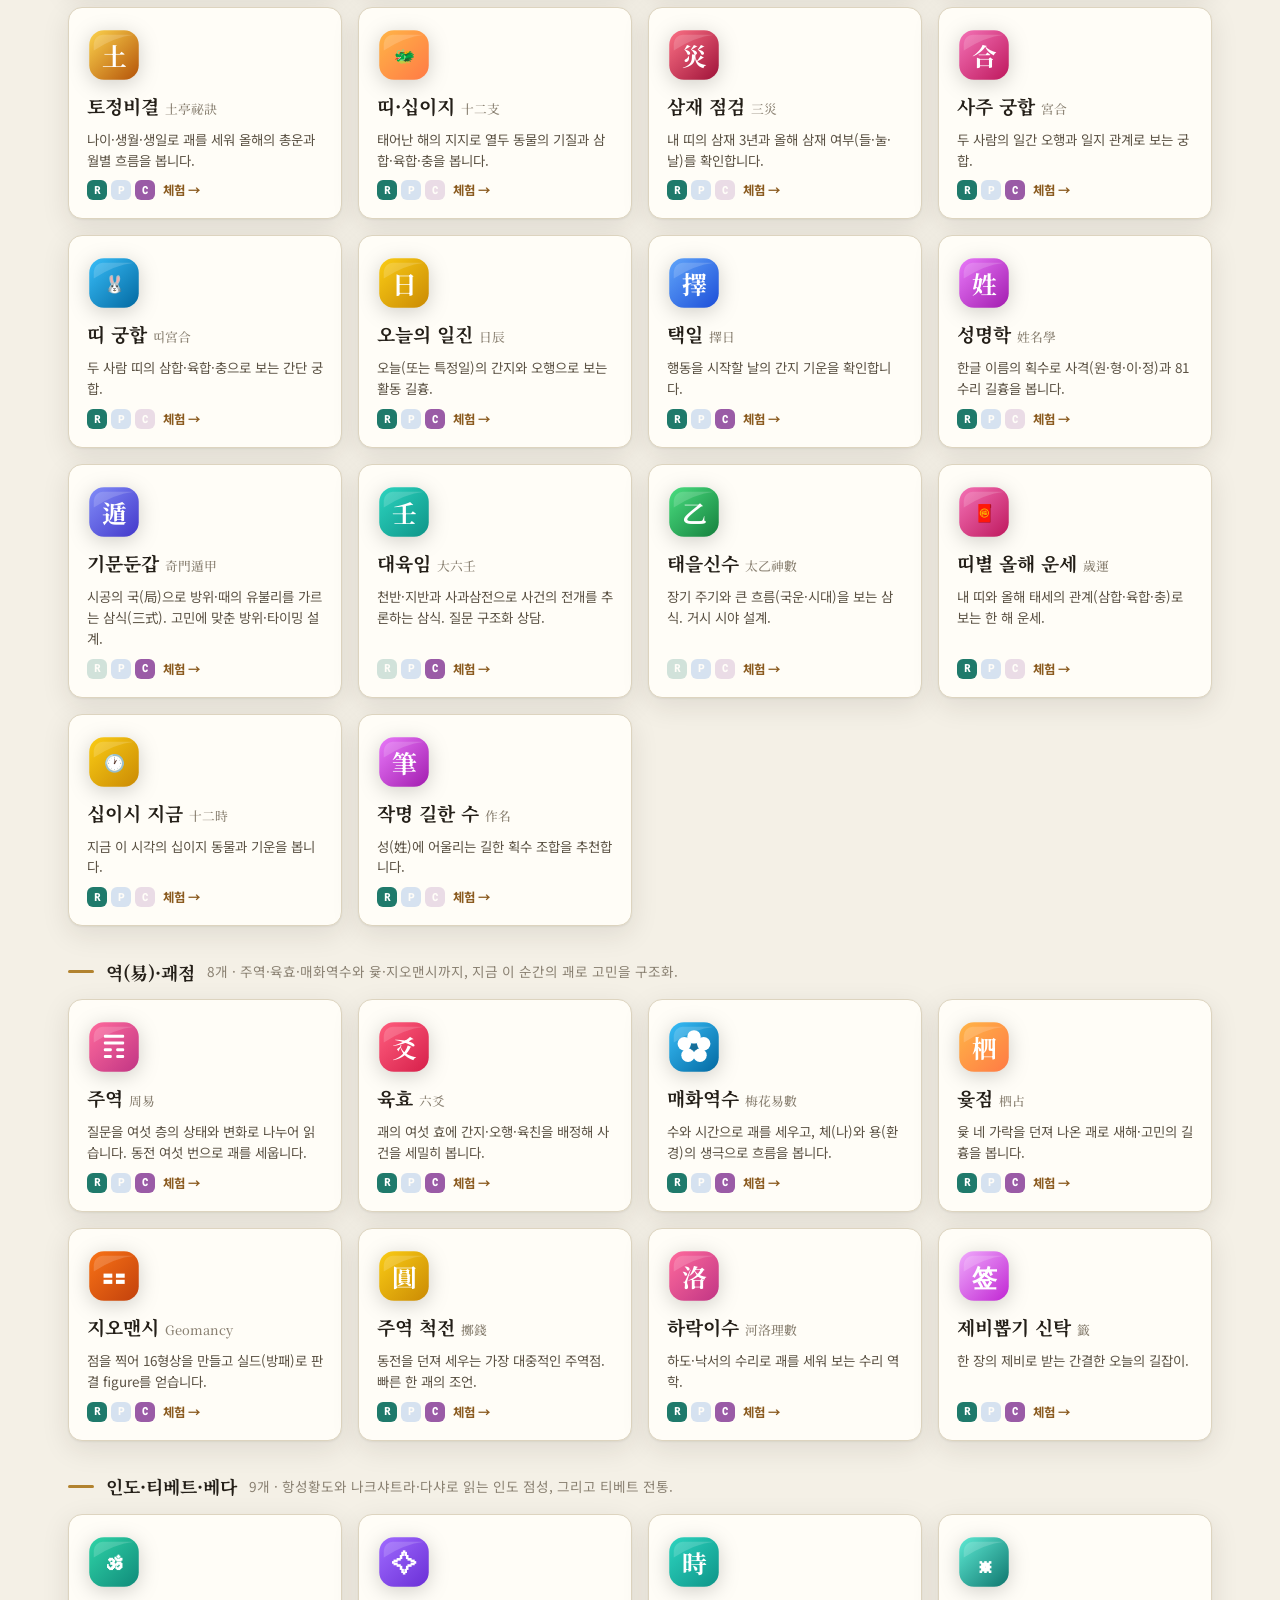
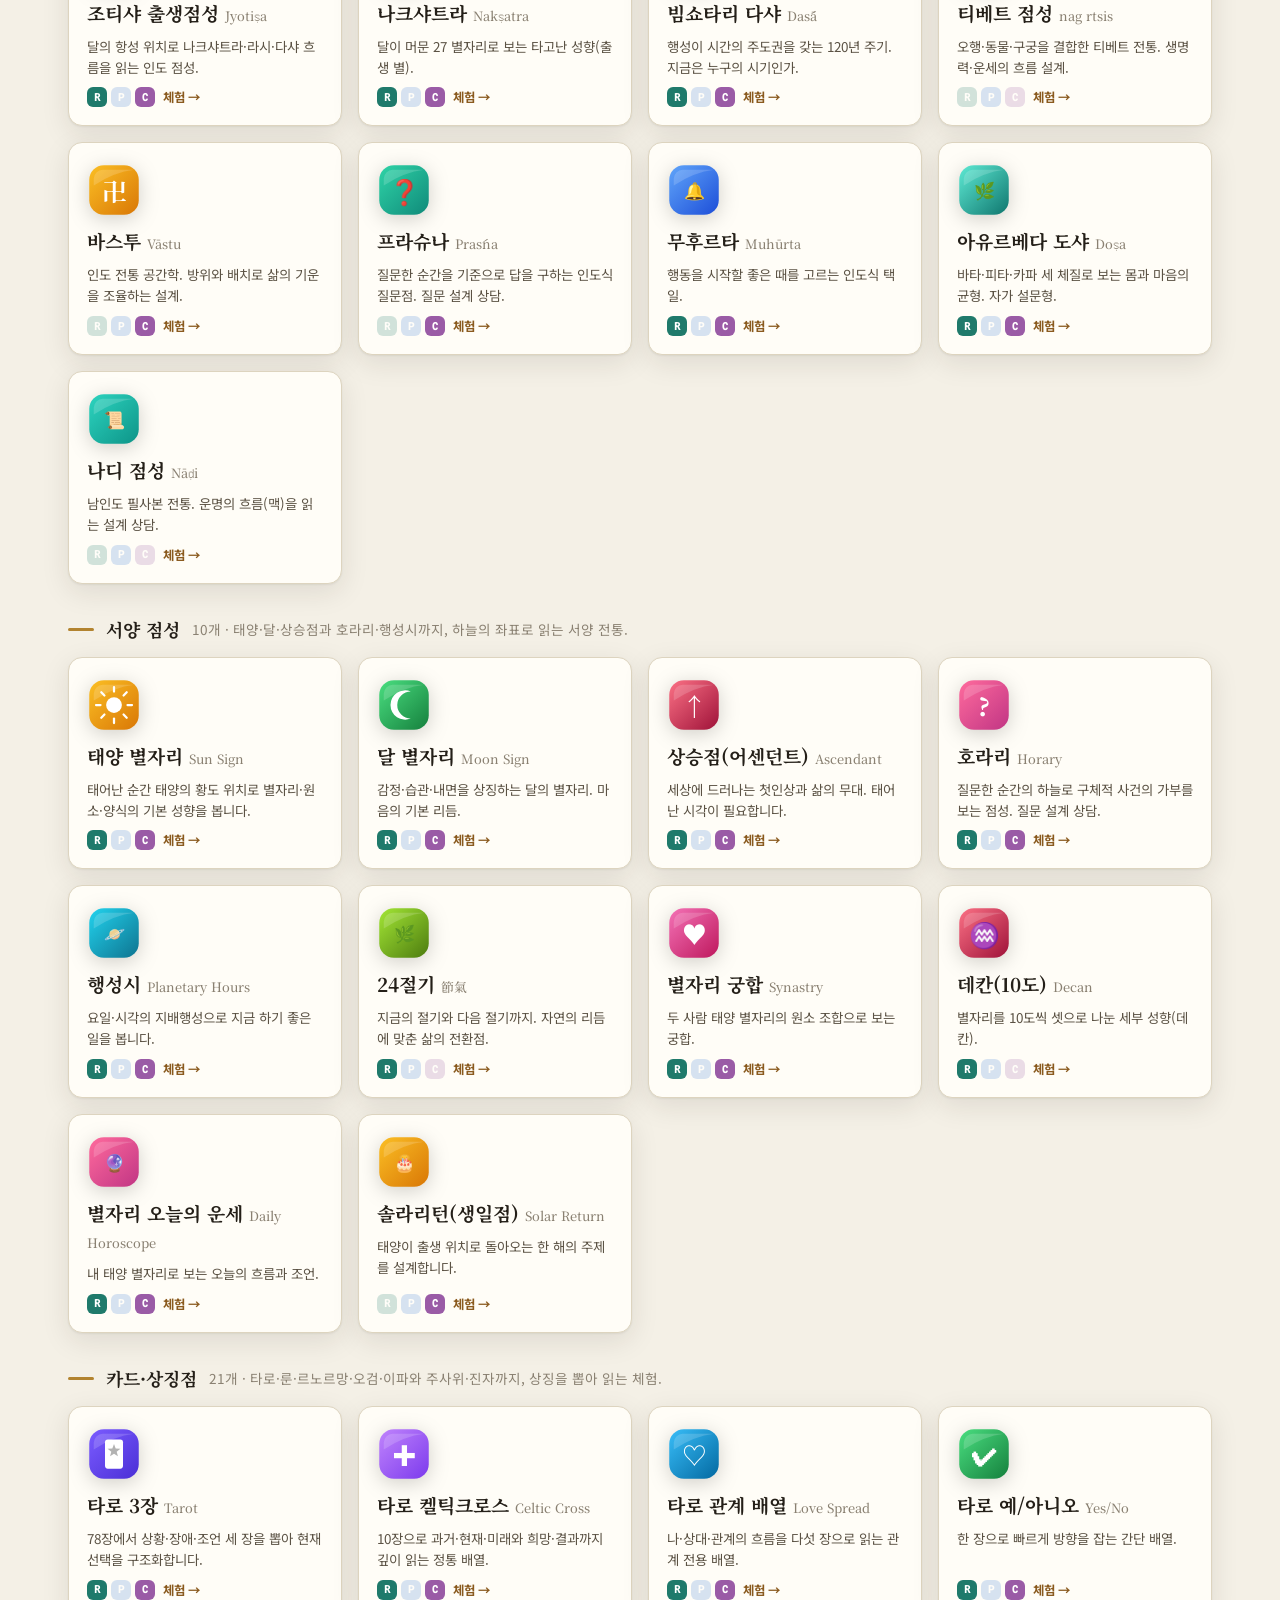
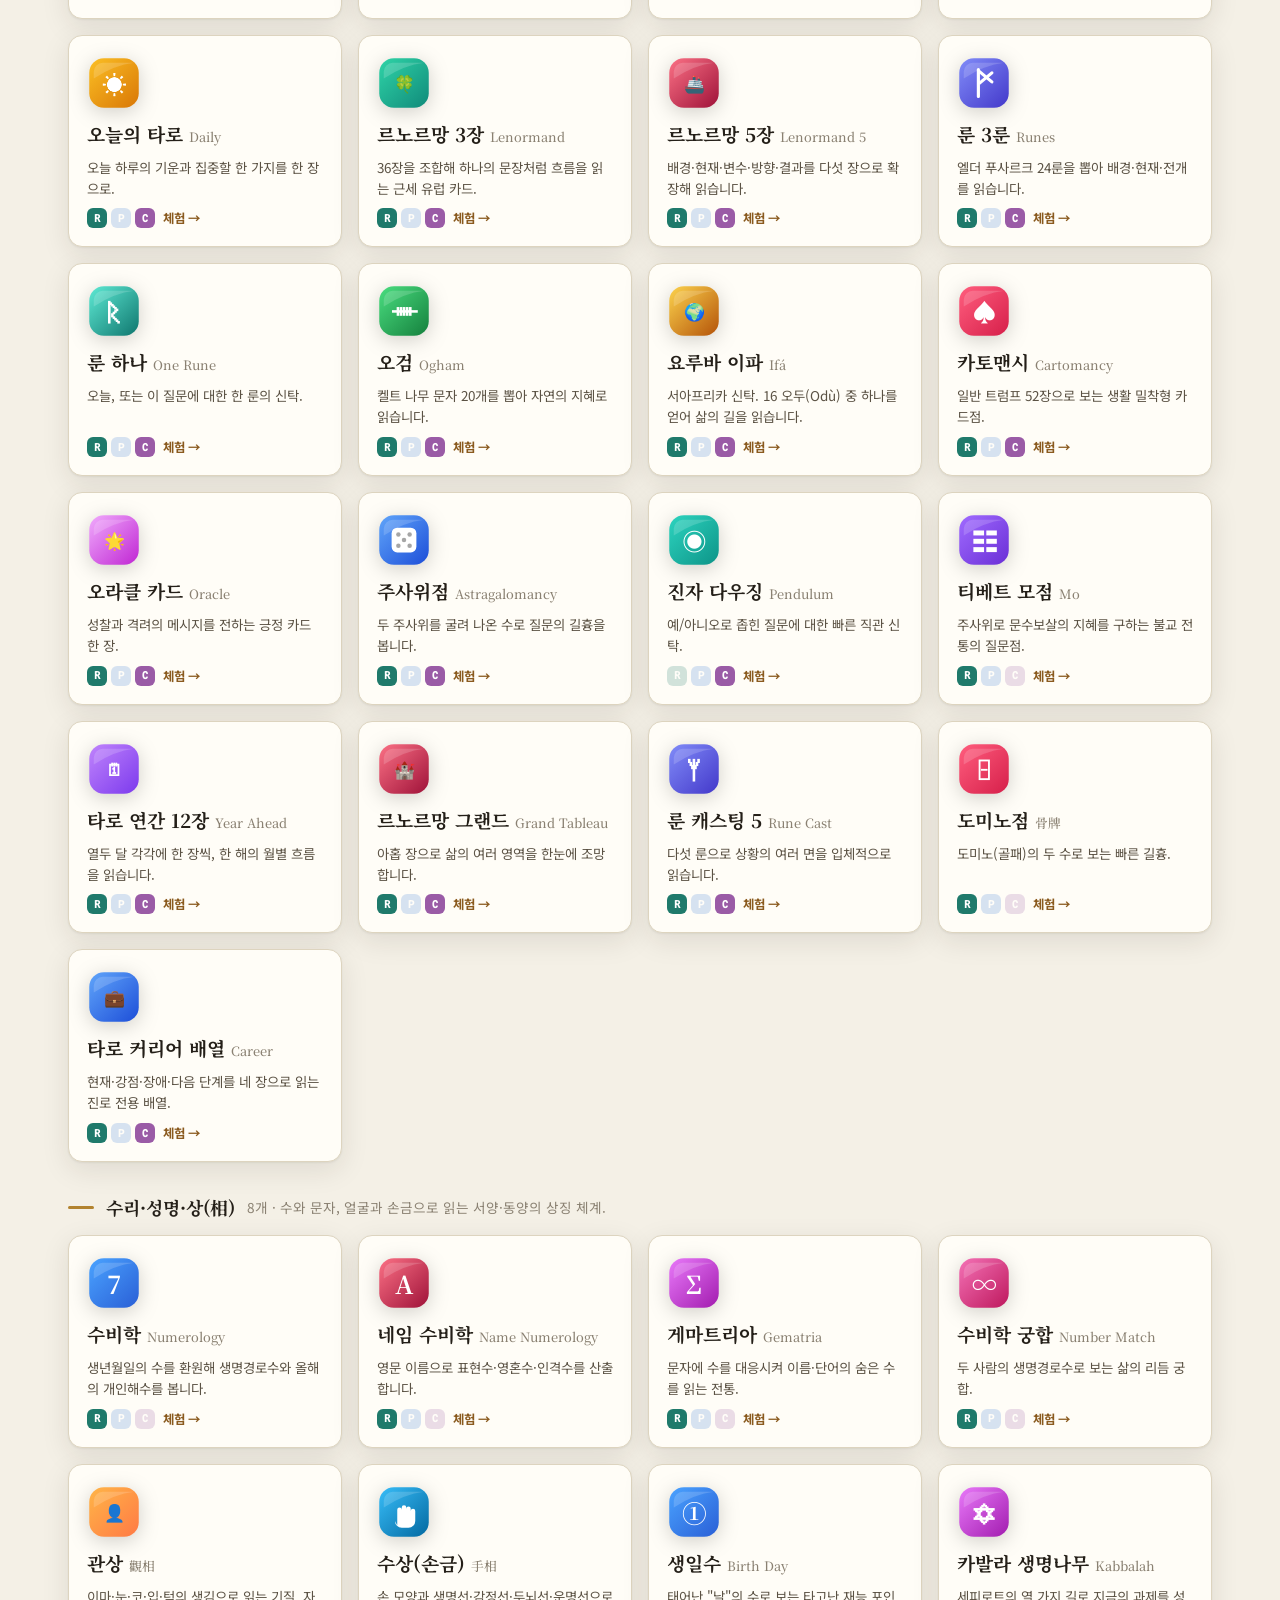
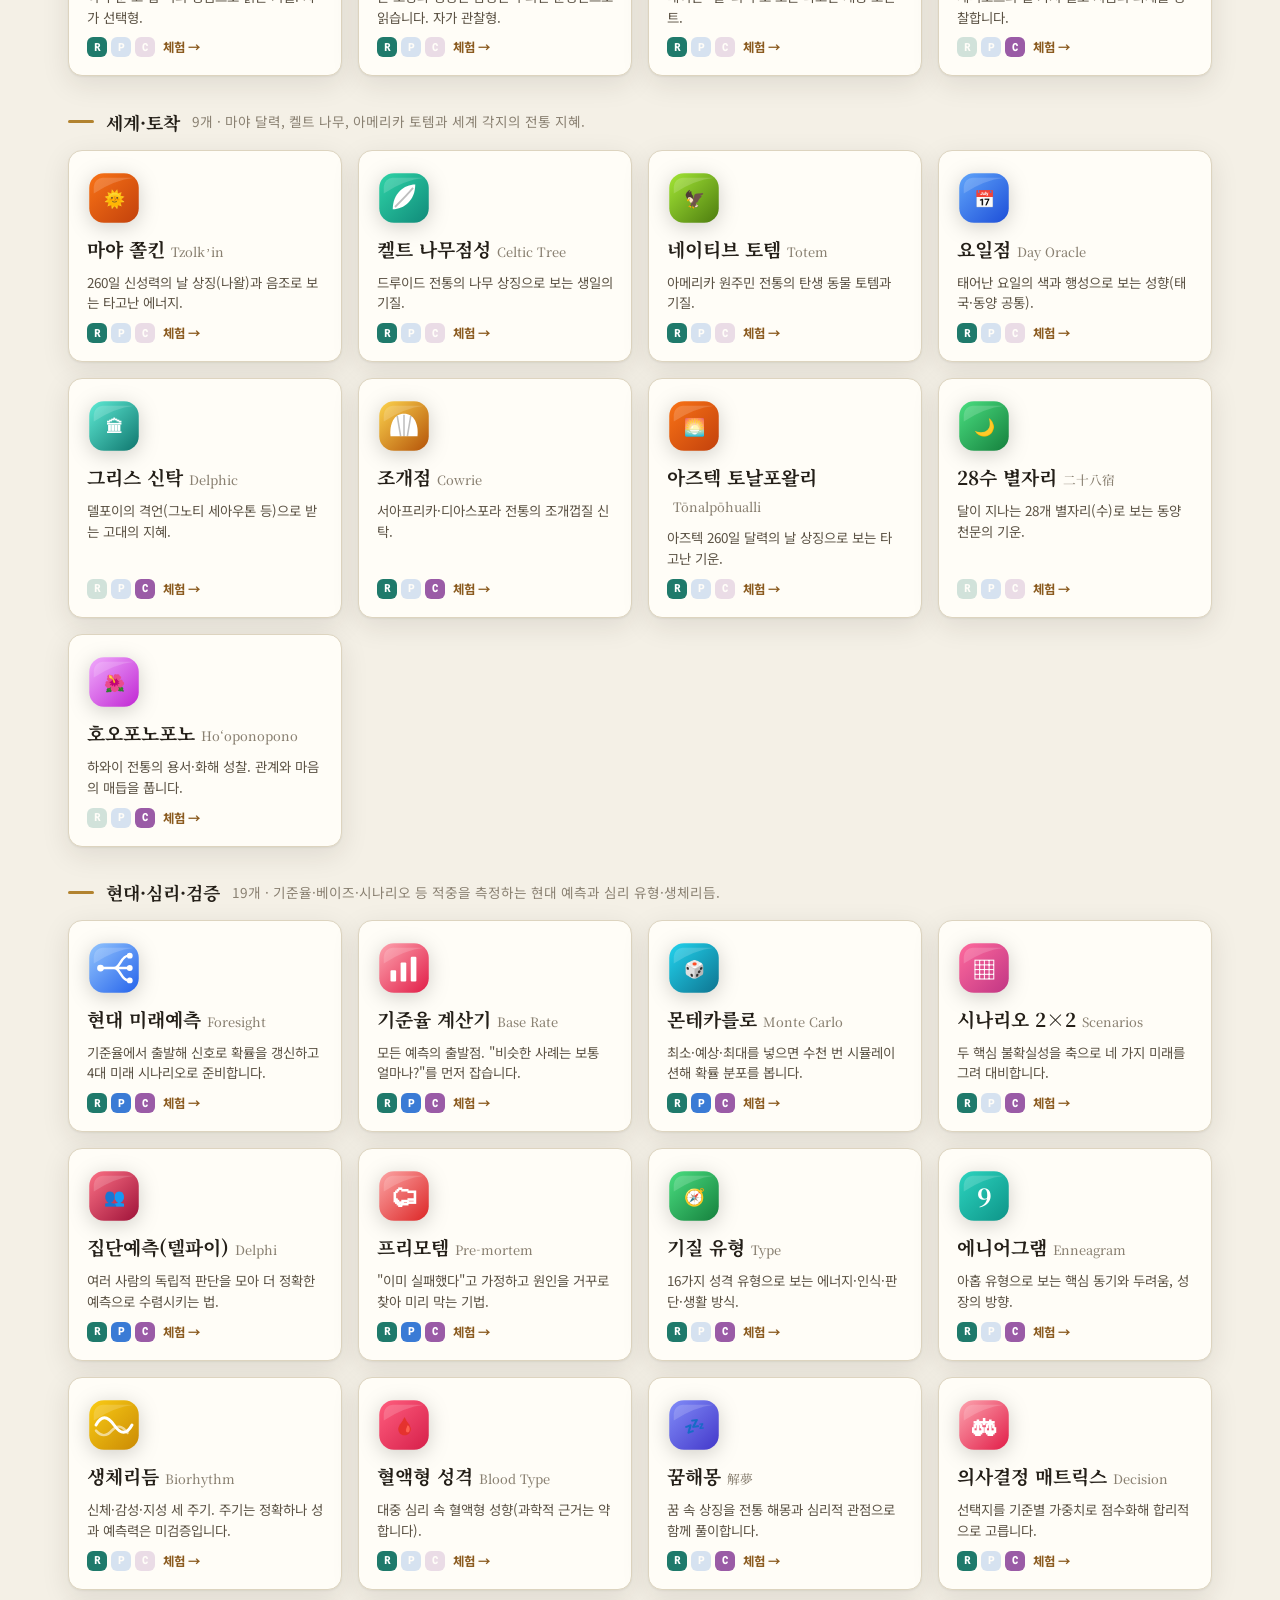
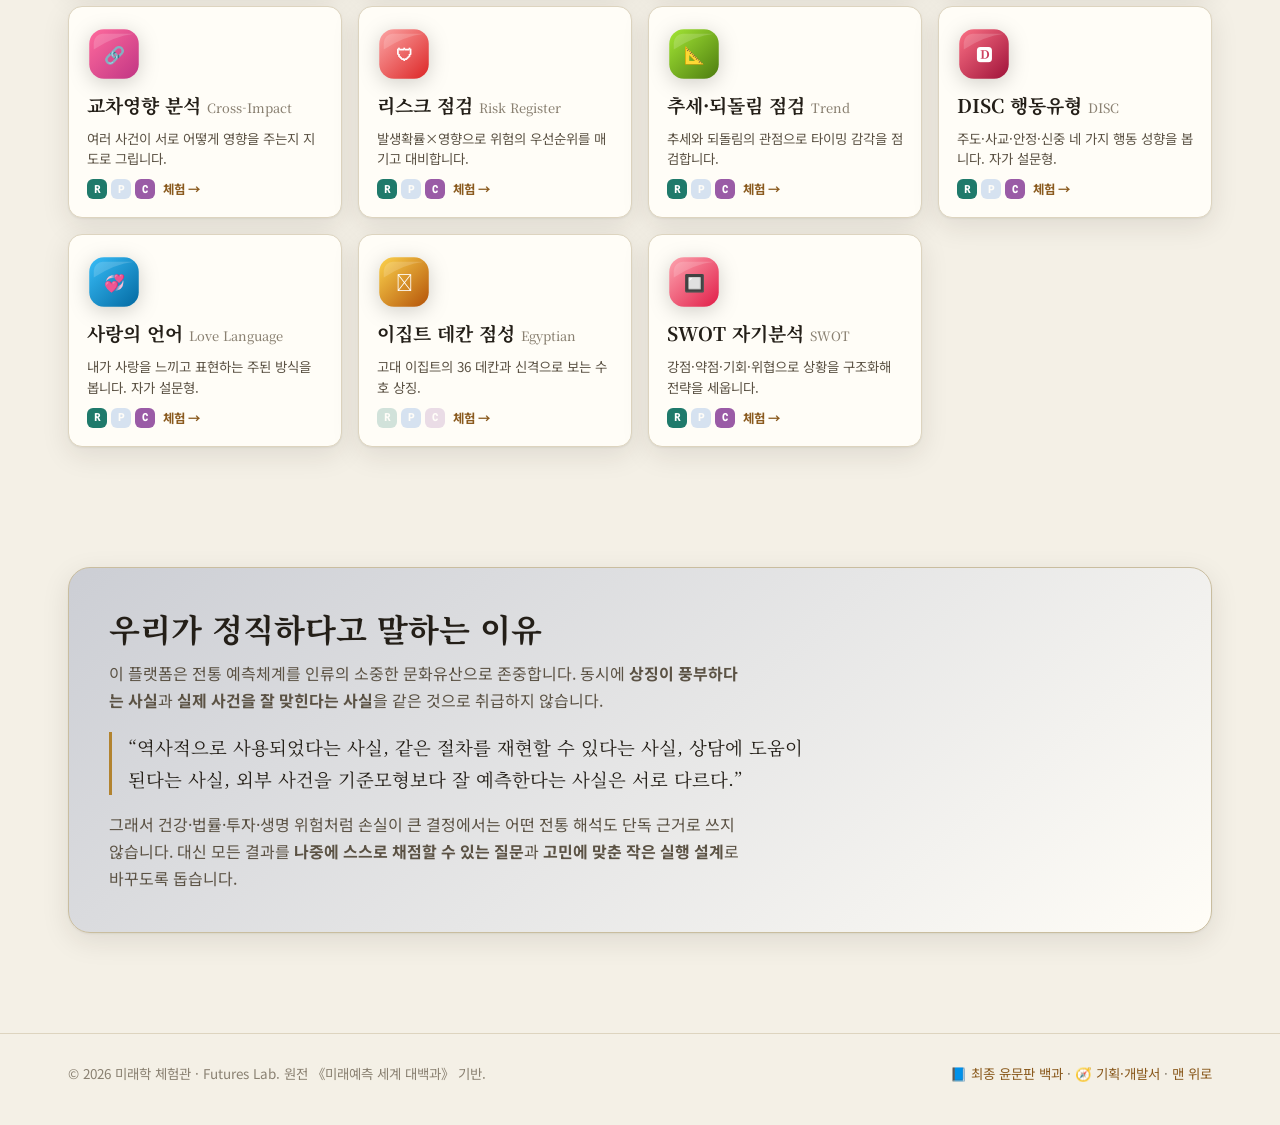
==== commit 069ef201: "v2: 102개 체계로 확장 + 컬러풀 아이콘·애니메이션·고민 맞춤 설계 체계를 11개에서 102개로 대폭 확장하고 모두 실제 체험으로 연결한다.  체계 확장 (8 카테고리) - " ====
--- a/index.html
+++ b/index.html
@@ -4,18 +4,15 @@
   <meta charset="utf-8">
   <meta name="viewport" content="width=device-width, initial-scale=1, viewport-fit=cover">
   <title>미래학 체험관</title>
-  <meta name="description" content="동서양 41개 전통 예측체계와 현대 검증형 미래예측을, 근거등급과 함께 정직하게 체험하는 플랫폼.">
+  <meta name="description" content="동서양 100여 개 전통 예측체계와 현대 검증형 미래예측을, 컬러풀한 아이콘과 근거등급으로 직접 체험하는 플랫폼.">
   <meta property="og:title" content="미래학 체험관 — Futures Lab">
-  <meta property="og:description" content="사주·주역·타로·점성에서 현대 포사이트까지. 아이콘을 눌러 직접 체험하고, 근거등급으로 정직하게 읽습니다.">
-  <meta property="og:type" content="website">
-  <link rel="preconnect" href="https://fonts.googleapis.com">
-  <link rel="preconnect" href="https://fonts.gstatic.com" crossorigin>
+  <meta property="og:description" content="사주·주역·타로·점성·룬·마야력에서 현대 포사이트까지 100여 체계. 아이콘을 눌러 직접 체험하고 고민에 맞는 설계를 받으세요.">
+  <link rel="preconnect" href="https://fonts.googleapis.com"><link rel="preconnect" href="https://fonts.gstatic.com" crossorigin>
   <link rel="stylesheet" href="https://fonts.googleapis.com/css2?family=Noto+Sans+KR:wght@400;500;700;900&family=Noto+Serif+KR:wght@500;700;900&family=Spline+Sans+Mono:wght@500;700&display=swap">
   <link rel="stylesheet" href="assets/css/styles.css">
   <link rel="icon" href="data:image/svg+xml,%3Csvg xmlns='http://www.w3.org/2000/svg' viewBox='0 0 48 48'%3E%3Ccircle cx='24' cy='24' r='20' fill='%230e1222'/%3E%3Cpath d='M24 6 L27 21 L42 24 L27 27 L24 42 L21 27 L6 24 L21 21 Z' fill='%23e7b45a'/%3E%3C/svg%3E">
 </head>
 <body>
-  <!-- 상단바 -->
   <header class="topbar">
     <div class="wrap">
       <a href="#top" class="brand" style="text-decoration:none;color:inherit">
@@ -27,74 +24,49 @@
     </div>
   </header>
 
-  <!-- 히어로 -->
   <section class="hero" id="top">
     <svg class="constellation" viewBox="0 0 1200 500" preserveAspectRatio="xMidYMid slice" aria-hidden="true">
-      <g fill="var(--accent)" opacity="0.8">
-        <circle cx="140" cy="90" r="2"/><circle cx="300" cy="160" r="1.5"/><circle cx="470" cy="70" r="2.4"/>
-        <circle cx="650" cy="140" r="1.6"/><circle cx="820" cy="80" r="2"/><circle cx="980" cy="170" r="1.8"/>
-        <circle cx="1090" cy="90" r="2.2"/><circle cx="210" cy="300" r="1.6"/><circle cx="560" cy="330" r="2"/>
-        <circle cx="900" cy="300" r="1.6"/><circle cx="1050" cy="360" r="2"/>
-      </g>
-      <g stroke="var(--accent)" stroke-width="0.6" opacity="0.35" fill="none">
-        <path d="M140 90 L300 160 L470 70 L650 140 L820 80 L1090 90"/>
-        <path d="M210 300 L560 330 L900 300 L1050 360"/>
-      </g>
+      <g fill="var(--accent)" opacity="0.8"><circle cx="140" cy="90" r="2"/><circle cx="300" cy="160" r="1.5"/><circle cx="470" cy="70" r="2.4"/><circle cx="650" cy="140" r="1.6"/><circle cx="820" cy="80" r="2"/><circle cx="980" cy="170" r="1.8"/><circle cx="1090" cy="90" r="2.2"/><circle cx="210" cy="300" r="1.6"/><circle cx="560" cy="330" r="2"/><circle cx="900" cy="300" r="1.6"/><circle cx="1050" cy="360" r="2"/></g>
+      <g stroke="var(--accent)" stroke-width="0.6" opacity="0.35" fill="none"><path d="M140 90 L300 160 L470 70 L650 140 L820 80 L1090 90"/><path d="M210 300 L560 330 L900 300 L1050 360"/></g>
     </svg>
     <div class="wrap">
-      <span class="eyebrow">● 동서양 41개 체계 · 현대 검증예측</span>
+      <span class="eyebrow">● <span id="hero-count">100</span>여 개 체계 · 동서양 전통 + 현대 검증예측</span>
       <h1>세계의 미래학을<br><span class="hl">직접 체험</span>하다</h1>
-      <p class="lede">사주처럼 익숙한 것부터 주역·타로·점성·룬, 그리고 현대의 <b>검증형 미래예측</b>까지.
-        아이콘을 누르면 실제 계산으로 결과가 나오고, 각 결과에는 <b>무엇을 보장하고 무엇은 보장하지 않는지</b>를 함께 표시합니다.
-        운세가 아니라, 질문을 다시 세우고 삶에 적용하는 도구로 씁니다.</p>
+      <p class="lede">사주·주역·타로·점성·룬·마야력에서 현대 <b>검증형 포사이트</b>까지.
+        컬러풀한 아이콘을 누르면 실제 계산·추출로 결과가 나오고, <b>당신의 고민에 맞춘 설계</b>와 함께
+        각 결과가 <b>무엇을 보장하고 무엇은 보장하지 않는지</b>를 근거등급으로 정직하게 보여 드립니다.</p>
       <div class="hero-cta">
-        <button id="cta-start" class="btn primary" type="button">체험 체계 둘러보기</button>
+        <button id="cta-start" class="btn primary" type="button">체계 둘러보기</button>
         <button id="cta-saju" class="btn secondary" type="button">사주명리로 바로 시작</button>
       </div>
     </div>
   </section>
 
-  <!-- 증거등급 인포그래픽 -->
   <section class="section" style="padding-top:8px">
     <div class="wrap"><div class="evidence-legend" id="evidence-legend"></div></div>
   </section>
 
-  <!-- 체험 그리드 -->
   <section class="section" id="experiences">
     <div class="wrap">
       <div class="section-head">
         <div>
           <span class="tag">체험하기 · Experience</span>
-          <h2>아이콘을 눌러 체험하세요</h2>
-          <p>11개 체계는 실제 알고리즘으로 계산합니다. 생년월일·질문을 넣으면 성의 있는 결과와 삶에 적용할 수 있는 ‘판정 가능한 질문’을 돌려드립니다.</p>
+          <h2>아이콘을 눌러 체험하세요 <span class="count-pill"><b id="sys-count">100</b>개 체계</span></h2>
+          <p>모든 체계가 실제로 동작합니다 — 계산·상징 추출·설문·상담형 설계. 생년월일·고민을 넣으면 성의 있는 결과와 삶에 적용할 ‘판정 가능한 질문’을 돌려드립니다.</p>
         </div>
       </div>
+      <div class="search-bar"><input id="sys-search" type="search" placeholder="🔍 체계 검색 (예: 타로, 사주, 궁합, 룬, 꿈…)" aria-label="체계 검색"></div>
       <div id="experience-grid"></div>
     </div>
   </section>
 
-  <!-- 전체 41 도감 -->
-  <section class="section" id="atlas-section" style="background:color-mix(in srgb,var(--bg-2) 60%, transparent)">
-    <div class="wrap">
-      <div class="section-head">
-        <div>
-          <span class="tag">전체 체계 · Atlas</span>
-          <h2>인류 예측 전통 41개 체계</h2>
-          <p>원전 《미래예측 세계 대백과》가 다루는 동서양 41개 전통과 현대 검증예측의 전체 지도입니다. ‘체험 →’ 표시가 있는 항목은 바로 체험할 수 있습니다.</p>
-        </div>
-      </div>
-      <div id="atlas"></div>
-    </div>
-  </section>
-
-  <!-- 매니페스토 -->
   <section class="section">
     <div class="wrap">
       <div class="manifesto">
         <h2>우리가 정직하다고 말하는 이유</h2>
-        <p>이 플랫폼은 전통 예측체계를 인류의 소중한 문화유산으로 존중합니다. 동시에 <b>상징이 풍부하다는 사실</b>과 <b>실제 사건을 잘 맞힌다는 사실</b>을 같은 것으로 취급하지 않습니다. 모든 결과는 상징 해석(질문을 새롭게 보게 하는 힘)과 현실 자료(기준율·계약·일정·검사)를 분리해서 제시합니다.</p>
+        <p>이 플랫폼은 전통 예측체계를 인류의 소중한 문화유산으로 존중합니다. 동시에 <b>상징이 풍부하다는 사실</b>과 <b>실제 사건을 잘 맞힌다는 사실</b>을 같은 것으로 취급하지 않습니다.</p>
         <p class="quote">“역사적으로 사용되었다는 사실, 같은 절차를 재현할 수 있다는 사실, 상담에 도움이 된다는 사실, 외부 사건을 기준모형보다 잘 예측한다는 사실은 서로 다르다.”</p>
-        <p style="margin-top:16px">그래서 건강·법률·투자·생명 위험처럼 손실이 큰 결정에서는 어떤 전통 해석도 단독 근거로 쓰지 않습니다. 대신 ‘무엇이 일어나면 발생으로 볼지, 언제까지, 어떤 조건에서, 몇 % 확률로, 무엇이 나오면 생각을 바꿀지’를 함께 적어 <b>나중에 스스로 채점할 수 있는 질문</b>으로 바꾸도록 돕습니다.</p>
+        <p style="margin-top:16px">그래서 건강·법률·투자·생명 위험처럼 손실이 큰 결정에서는 어떤 전통 해석도 단독 근거로 쓰지 않습니다. 대신 모든 결과를 <b>나중에 스스로 채점할 수 있는 질문</b>과 <b>고민에 맞춘 작은 실행 설계</b>로 바꾸도록 돕습니다.</p>
       </div>
     </div>
   </section>
@@ -102,21 +74,23 @@
   <footer>
     <div class="wrap">
       <div>© 2026 미래학 체험관 · Futures Lab. 원전 《미래예측 세계 대백과》 기반.</div>
-      <div>
-        <a href="docs/final-encyclopedia.html">📘 최종 윤문판 백과</a> ·
-        <a href="docs/plan.html">🧭 기획·개발서</a> ·
-        <a href="#top">맨 위로</a>
-      </div>
+      <div><a href="docs/final-encyclopedia.html">📘 최종 윤문판 백과</a> · <a href="docs/plan.html">🧭 기획·개발서</a> · <a href="#top">맨 위로</a></div>
     </div>
   </footer>
 
-  <!-- 체험 모달 -->
   <div class="modal" id="modal" hidden><div class="panel" id="panel" role="dialog" aria-modal="true"></div></div>
   <div class="toast" id="toast"></div>
 
-  <!-- 엔진 (의존성 순서) -->
+  <!-- 엔진·데이터 (의존성 순서) -->
   <script src="assets/js/engines/astro.js"></script>
   <script src="assets/js/data/hexagrams.js"></script>
+  <script src="assets/js/data/tarot-data.js"></script>
+  <script src="assets/js/data/runes-data.js"></script>
+  <script src="assets/js/data/lenormand-data.js"></script>
+  <script src="assets/js/data/oracle-data.js"></script>
+  <script src="assets/js/data/profiles-data.js"></script>
+  <script src="assets/js/data/guided-data.js"></script>
+  <script src="assets/js/data/dream-data.js"></script>
   <script src="assets/js/engines/saju.js"></script>
   <script src="assets/js/engines/iching.js"></script>
   <script src="assets/js/engines/plum.js"></script>
@@ -126,12 +100,22 @@
   <script src="assets/js/engines/zodiac.js"></script>
   <script src="assets/js/engines/foresight.js"></script>
   <script src="assets/js/engines/cards.js"></script>
-  <script src="assets/js/data/tarot-data.js"></script>
-  <script src="assets/js/data/runes-data.js"></script>
-  <script src="assets/js/data/lenormand-data.js"></script>
+  <script src="assets/js/engines/vedic.js"></script>
+  <script src="assets/js/engines/mayan.js"></script>
+  <script src="assets/js/engines/celtic.js"></script>
+  <script src="assets/js/engines/chrono.js"></script>
+  <script src="assets/js/engines/naming.js"></script>
+  <script src="assets/js/engines/oracle.js"></script>
+  <script src="assets/js/engines/profile.js"></script>
+  <script src="assets/js/engines/guided.js"></script>
+  <script src="assets/js/engines/relationship.js"></script>
+  <script src="assets/js/engines/ziwei.js"></script>
+  <script src="assets/js/engines/toe.js"></script>
+  <script src="assets/js/engines/consult.js"></script>
   <script src="assets/js/icons.js"></script>
   <script src="assets/js/evidence.js"></script>
   <script src="assets/js/systems.js"></script>
+  <script src="assets/js/visuals.js"></script>
   <script src="assets/js/readings.js"></script>
   <script src="assets/js/app.js"></script>
 </body>
--- a/assets/css/styles.css
+++ b/assets/css/styles.css
@@ -324,3 +324,101 @@
   .atlas { columns: 1; }
   .row-3 { grid-template-columns: 1fr 1fr; }
 }
+
+/* ===================== v2: 컬러풀 아이콘 · 애니메이션 · 신규 컴포넌트 ===================== */
+.sys-card .ico { width: 54px; height: 54px; border-radius: 15px; filter: drop-shadow(0 4px 10px rgba(0,0,0,.18)); }
+.panel-head .ico { width: 50px; height: 50px; border-radius: 14px; }
+.brand .logo { width: 34px; height: 34px; }
+
+.count-pill { font-family: var(--sans); font-size: .62em; font-weight: 700; vertical-align: middle; margin-left: 8px;
+  background: color-mix(in srgb, var(--accent) 16%, transparent); color: var(--accent-2); padding: 3px 10px; border-radius: 999px; }
+.count-pill b { font-variant-numeric: tabular-nums; }
+.search-bar { margin-bottom: 22px; }
+.search-bar input { width: 100%; font: inherit; padding: 13px 16px; border-radius: 999px; border: 1px solid var(--line-strong);
+  background: var(--surface); color: var(--ink); box-shadow: var(--shadow); }
+.search-bar input:focus { outline: 2px solid var(--accent); outline-offset: 1px; border-color: var(--accent); }
+
+/* 설문(quiz) */
+.quiz { display: grid; gap: 16px; }
+.quiz-q { display: grid; gap: 7px; }
+.quiz-label { font-size: .92rem; font-weight: 700; }
+.quiz-opts { display: flex; flex-wrap: wrap; gap: 7px; }
+.quiz-opts button { border: 1px solid var(--line-strong); background: var(--surface); color: var(--ink-soft);
+  border-radius: 10px; padding: 9px 14px; font-size: .86rem; font-weight: 600; transition: .15s; }
+.quiz-opts button[aria-pressed="true"] { background: var(--accent); color: #fff; border-color: var(--accent); }
+
+/* 고민 맞춤 설계 블록 */
+.block.solution { border-color: color-mix(in srgb, var(--accent) 40%, var(--line)); background: color-mix(in srgb, var(--accent) 7%, var(--surface)); }
+.block.solution > h4 { color: var(--accent-2); }
+
+/* 괘선 그리기 애니메이션 */
+.hexline .ln.draw span { transform-origin: center; animation: lnDraw .5s cubic-bezier(.2,.8,.2,1) both; }
+@keyframes lnDraw { from { transform: scaleX(0); opacity: 0; } to { transform: scaleX(1); opacity: 1; } }
+
+/* 룬 돌 */
+.rune-row { display: flex; gap: 14px; flex-wrap: wrap; justify-content: center; }
+.rune-stone { text-align: center; min-width: 96px; padding: 16px 12px; border-radius: 16px;
+  background: linear-gradient(160deg, #4a3f6b, #241c3a); color: #ece4ff; box-shadow: 0 8px 22px rgba(20,12,40,.4);
+  animation: runeIn .6s cubic-bezier(.2,.8,.2,1) both; position: relative; overflow: hidden; }
+.rune-stone::after { content: ""; position: absolute; inset: 0; background: radial-gradient(circle at 50% 30%, rgba(231,180,90,.35), transparent 60%); animation: runeGlow 2.4s ease-in-out infinite; }
+.rune-stone.rev { transform: none; }
+.rune-stone .rune-glyph { font-size: 2.6rem; line-height: 1; color: #ffe0a3; text-shadow: 0 0 14px rgba(255,200,120,.7); position: relative; }
+.rune-stone.rev .rune-glyph { transform: rotate(180deg); }
+.rune-stone .rune-name { font-family: var(--serif); font-weight: 700; margin-top: 8px; font-size: .92rem; position: relative; }
+.rune-stone .rune-kw { font-size: .74rem; opacity: .8; margin-top: 2px; position: relative; }
+.rune-stone .pos { font-size: .64rem; letter-spacing: .06em; text-transform: uppercase; opacity: .7; margin-bottom: 4px; position: relative; }
+@keyframes runeIn { from { opacity: 0; transform: translateY(16px) scale(.92); } to { opacity: 1; transform: none; } }
+@keyframes runeGlow { 0%,100% { opacity: .5; } 50% { opacity: 1; } }
+
+/* 주사위 */
+.dice-wrap { display: flex; gap: 16px; justify-content: center; }
+.die-roll { width: 72px; height: 72px; animation: diceRoll .7s cubic-bezier(.2,.9,.3,1) both; }
+.die-roll svg { width: 100%; height: 100%; filter: drop-shadow(0 6px 12px rgba(0,0,0,.25)); }
+@keyframes diceRoll { 0% { transform: translateY(-30px) rotate(-180deg) scale(.6); opacity: 0; } 60% { transform: translateY(4px) rotate(20deg) scale(1.05); opacity: 1; } 100% { transform: none; } }
+
+/* 카드 뒤집기 */
+.flip-card { perspective: 700px; animation: cardUp .5s ease both; }
+.flip-card .flip-inner { position: relative; transform-style: preserve-3d; animation: cardFlip .7s cubic-bezier(.4,.1,.2,1) both; animation-delay: inherit; min-height: 150px; }
+.flip-card .flip-back, .flip-card .flip-front { backface-visibility: hidden; position: absolute; inset: 0; }
+.flip-card .flip-back { display: grid; place-items: center; border-radius: 12px; background: linear-gradient(160deg, #2b3a67, #171c30); color: var(--accent); font-size: 1.6rem; border: 1px solid var(--line-strong); }
+.flip-card .flip-front { transform: rotateY(180deg); position: relative; }
+@keyframes cardFlip { from { transform: rotateY(0); } to { transform: rotateY(180deg); } }
+@keyframes cardUp { from { opacity: 0; transform: translateY(14px); } to { opacity: 1; transform: none; } }
+.card-row .flip-card .card-face { min-height: 150px; }
+
+/* 오행 오브 */
+.orb-row { display: flex; gap: 16px; flex-wrap: wrap; justify-content: center; align-items: flex-end; padding: 8px 0; }
+.orb-item { text-align: center; animation: orbIn .6s ease both; }
+.orb { border-radius: 50%; margin: 0 auto 8px; animation: orbPulse 3s ease-in-out infinite; }
+.orb-lab { font-size: .8rem; font-weight: 700; font-variant-numeric: tabular-nums; }
+@keyframes orbIn { from { opacity: 0; transform: scale(.4); } to { opacity: 1; transform: none; } }
+@keyframes orbPulse { 0%,100% { transform: translateY(0); } 50% { transform: translateY(-5px); } }
+
+/* 황도 바퀴 */
+.wheel-wrap { display: grid; place-items: center; }
+.zwheel { width: 230px; max-width: 100%; animation: wheelSpin 1.4s cubic-bezier(.2,.8,.2,1) both; }
+@keyframes wheelSpin { from { transform: rotate(-120deg); opacity: 0; } to { transform: rotate(0); opacity: 1; } }
+
+/* 지오맨시 형상 */
+.geo-fig { text-align: center; }
+.geo-dots { display: grid; gap: 7px; padding: 12px; }
+.geo-line { display: flex; gap: 12px; justify-content: center; }
+.geo-line .dot { width: 10px; height: 10px; border-radius: 50%; background: var(--accent); animation: orbIn .4s ease both; }
+.geo-name { font-family: var(--serif); font-weight: 700; margin-top: 6px; }
+.geo-lab { font-size: .72rem; color: var(--ink-faint); }
+
+/* 몬테카를로 히스토그램 */
+.histo { display: flex; align-items: flex-end; gap: 3px; height: 90px; padding-top: 6px; }
+.histo .hbar { flex: 1; background: linear-gradient(180deg, var(--accent), var(--accent-2)); border-radius: 3px 3px 0 0; min-height: 2px;
+  animation: histGrow .6s cubic-bezier(.2,.8,.2,1) both; }
+@keyframes histGrow { from { height: 0 !important; } }
+
+/* 확률 막대 채우기 */
+.prob-band.fillw { width: 0; animation: fillBand .8s ease both; }
+@keyframes fillBand { to { width: var(--w); } }
+
+@media (prefers-reduced-motion: reduce) {
+  .die-roll, .flip-card .flip-inner, .rune-stone, .orb-item, .orb, .zwheel, .histo .hbar, .hexline .ln.draw span, .prob-band.fillw, .flip-card { animation: none !important; }
+  .flip-card .flip-inner { transform: rotateY(180deg); }
+  .prob-band.fillw { width: var(--w); }
+}
